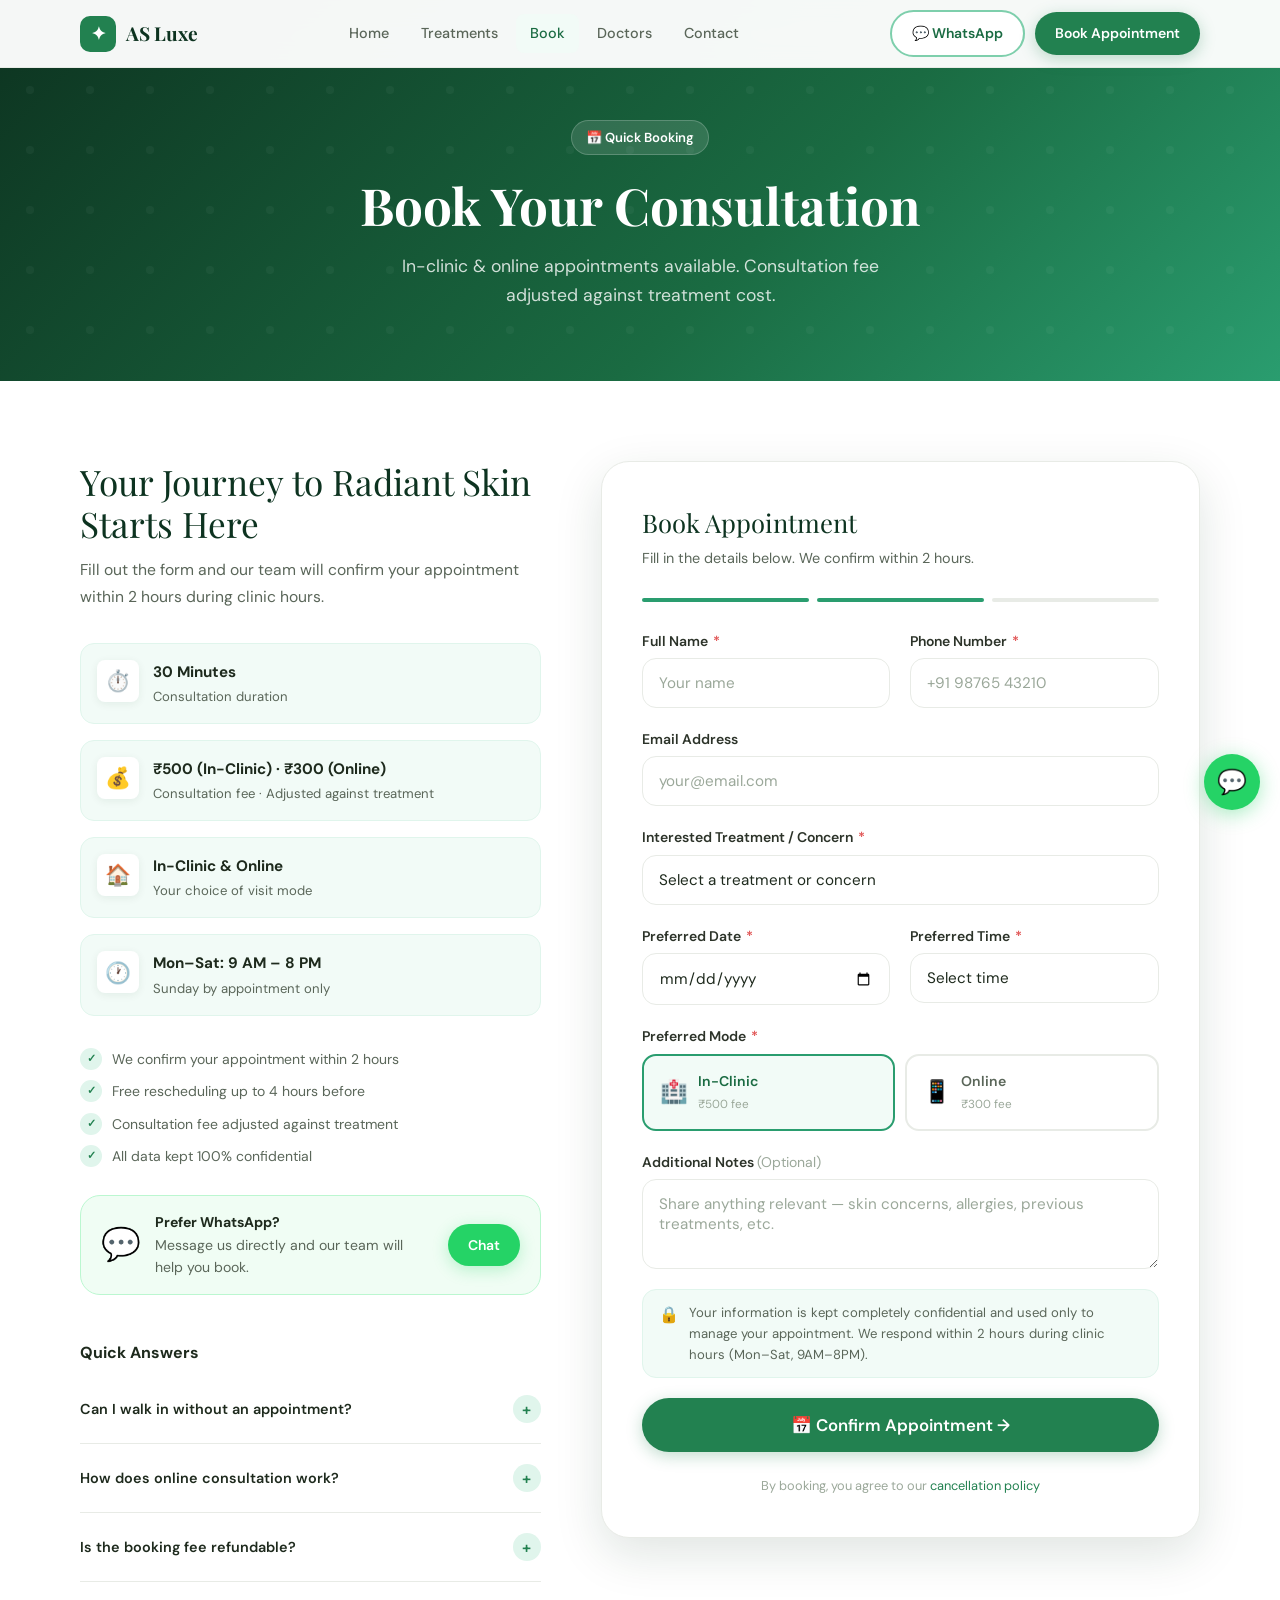
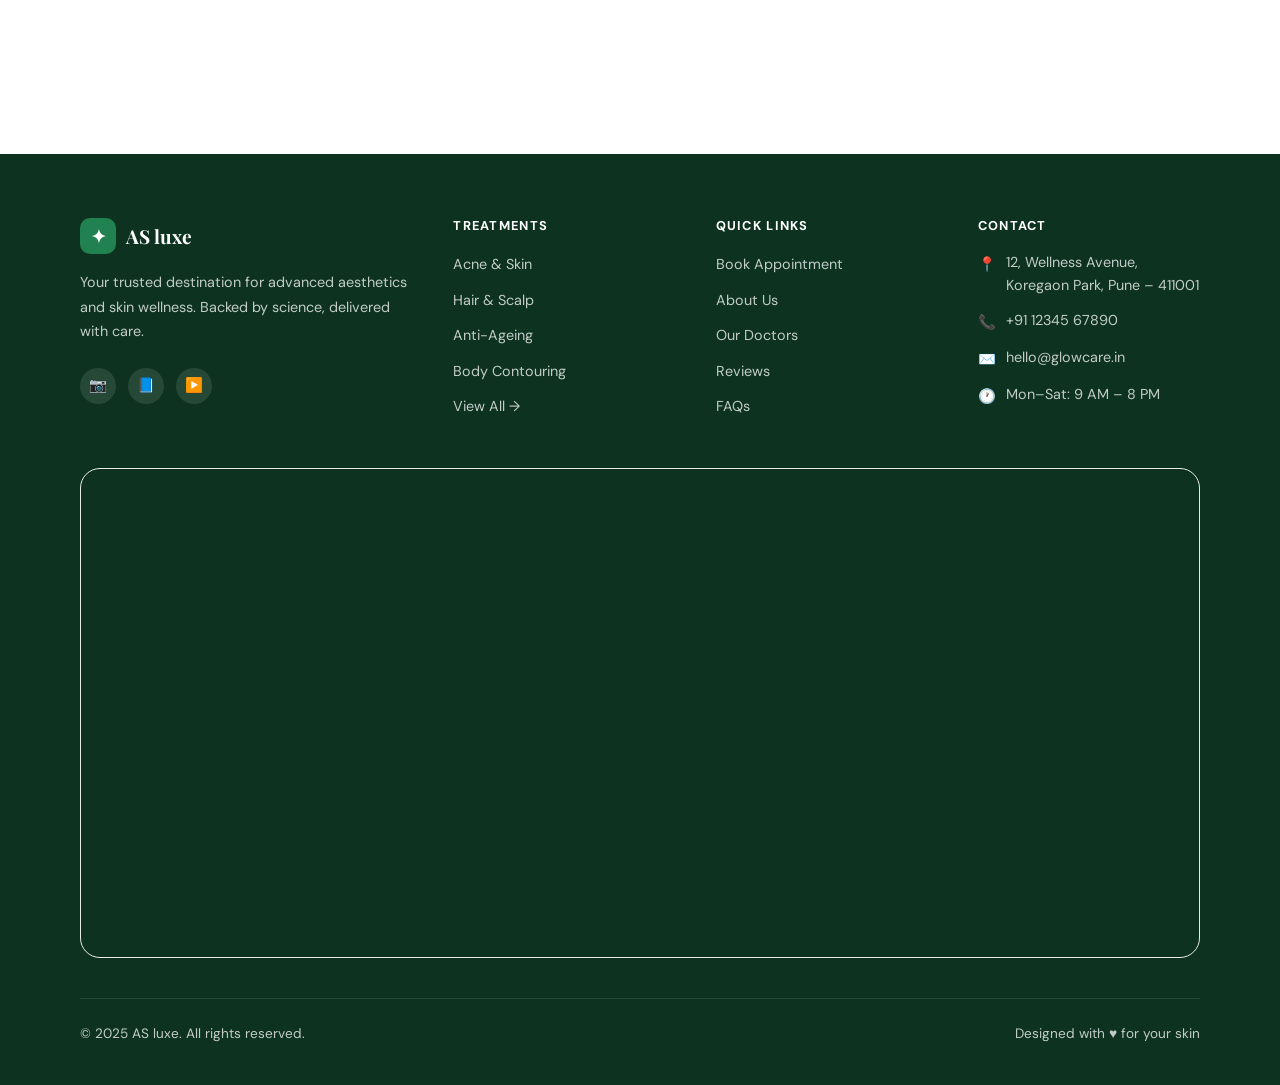
==== booking.html @ 39f81c15 "Add files via upload" ====
<!DOCTYPE html>
<html lang="en">
<head>
  <meta charset="UTF-8" />
  <meta name="viewport" content="width=device-width, initial-scale=1.0" />
  <title>Book an Appointment – AS Luxe Jharsuguda</title>
  <meta name="description" content="Book a consultation with AS Luxe's expert dermatologists. Online and in-clinic appointments available. Fast response guaranteed." />
  <link rel="stylesheet" href="style.css" />
  <style>
    /* ===== BOOKING PAGE STYLES ===== */

    .booking-layout {
      display: grid;
      grid-template-columns: 1fr 1.3fr;
      gap: 60px;
      align-items: start;
      padding: 80px 0 100px;
    }

    /* Sidebar info */
    .booking-info { position: sticky; top: calc(var(--header-h) + 32px); }
    .booking-info-title {
      font-family: 'Playfair Display', serif;
      font-size: 2.2rem;
      line-height: 1.2;
      color: var(--green-900);
      margin-bottom: 12px;
    }
    .booking-info-sub { color: var(--gray-600); font-size: 0.98rem; line-height: 1.7; margin-bottom: 32px; }
    .booking-details { display: flex; flex-direction: column; gap: 16px; margin-bottom: 32px; }
    .booking-detail {
      display: flex;
      align-items: flex-start;
      gap: 14px;
      padding: 16px;
      background: var(--green-50);
      border-radius: var(--radius-md);
      border: 1px solid var(--green-100);
    }
    .booking-detail-icon {
      width: 42px; height: 42px;
      background: white;
      border-radius: var(--radius-sm);
      display: flex; align-items: center; justify-content: center;
      font-size: 1.3rem;
      flex-shrink: 0;
      box-shadow: var(--shadow-sm);
    }
    .booking-detail-val { font-weight: 700; font-size: 0.95rem; margin-bottom: 2px; color: var(--text); }
    .booking-detail-label { font-size: 0.82rem; color: var(--gray-600); }
    .trust-badges {
      display: flex; flex-direction: column; gap: 10px;
      margin-bottom: 28px;
    }
    .trust-badge-item {
      display: flex; align-items: center; gap: 10px;
      font-size: 0.875rem;
      color: var(--gray-600);
    }
    .trust-badge-check {
      width: 22px; height: 22px;
      background: var(--green-100);
      border-radius: 50%;
      display: flex; align-items: center; justify-content: center;
      font-size: 0.7rem;
      color: var(--green-600);
      font-weight: 700;
      flex-shrink: 0;
    }
    .wa-quick {
      background: #f0fdf4;
      border: 1.5px solid #bbf7d0;
      border-radius: var(--radius-lg);
      padding: 16px 20px;
      display: flex;
      align-items: center;
      gap: 14px;
    }
    .wa-quick-icon { font-size: 2rem; flex-shrink: 0; }
    .wa-quick-text { font-size: 0.88rem; color: var(--gray-600); flex: 1; line-height: 1.5; }
    .wa-quick-text strong { display: block; color: var(--text); margin-bottom: 2px; }

    /* Form */
    .booking-form-wrap {
      background: white;
      border-radius: var(--radius-xl);
      padding: 40px;
      box-shadow: var(--shadow-lg);
      border: 1px solid var(--gray-200);
    }
    .booking-form-title {
      font-family: 'Playfair Display', serif;
      font-size: 1.6rem;
      color: var(--green-900);
      margin-bottom: 4px;
    }
    .booking-form-sub { font-size: 0.9rem; color: var(--gray-600); margin-bottom: 28px; }
    .booking-form { display: flex; flex-direction: column; gap: 20px; }

    /* Mode selector */
    .mode-selector { display: grid; grid-template-columns: 1fr 1fr; gap: 10px; }
    .mode-option { display: none; }
    .mode-label {
      border: 2px solid var(--gray-200);
      border-radius: var(--radius-md);
      padding: 14px 16px;
      cursor: pointer;
      transition: all var(--transition);
      display: flex; align-items: center; gap: 10px;
      font-weight: 600;
      font-size: 0.88rem;
      color: var(--gray-600);
      min-height: 52px;
    }
    .mode-label:hover { border-color: var(--green-300); background: var(--green-50); }
    .mode-option:checked + .mode-label {
      border-color: var(--green-500);
      background: var(--green-50);
      color: var(--green-700);
    }
    .mode-label-icon { font-size: 1.4rem; }

    /* Progress indicator */
    .form-progress {
      display: flex; gap: 8px; margin-bottom: 28px;
    }
    .progress-step {
      flex: 1; height: 4px;
      background: var(--gray-200);
      border-radius: 2px;
      transition: background 0.4s;
    }
    .progress-step.active { background: var(--green-500); }

    /* Success state */
    .booking-success {
      display: none;
      text-align: center;
      padding: 48px 24px;
    }
    .booking-success.show { display: block; }
    .success-icon {
      width: 80px; height: 80px;
      background: var(--green-100);
      border-radius: 50%;
      display: flex; align-items: center; justify-content: center;
      font-size: 2.5rem;
      margin: 0 auto 20px;
    }
    .success-title {
      font-family: 'Playfair Display', serif;
      font-size: 1.8rem;
      color: var(--green-700);
      margin-bottom: 8px;
    }
    .success-sub { font-size: 0.95rem; color: var(--gray-600); line-height: 1.7; margin-bottom: 24px; max-width: 360px; margin-left: auto; margin-right: auto; }
    .success-details {
      background: var(--green-50);
      border-radius: var(--radius-lg);
      padding: 20px;
      margin-bottom: 24px;
      text-align: left;
    }
    .success-detail-row {
      display: flex; gap: 8px;
      font-size: 0.875rem;
      padding: 6px 0;
      border-bottom: 1px solid var(--green-100);
    }
    .success-detail-row:last-child { border-bottom: none; }
    .success-detail-label { color: var(--gray-600); font-weight: 600; min-width: 110px; }
    .success-detail-val { color: var(--text); }

    /* FAQ mini */
    .booking-faq { margin-top: 48px; }
    .booking-faq h3 { font-size: 1rem; font-weight: 700; margin-bottom: 12px; color: var(--text); }

    @media (max-width: 960px) {
      .booking-layout { grid-template-columns: 1fr; gap: 40px; }
      .booking-info { position: static; }
    }
    @media (max-width: 640px) {
      .booking-layout { padding: 40px 0 80px; }
      .booking-form-wrap { padding: 24px; }
    }
  </style>
</head>
<body>

  <div id="header-root"></div>

  <main>

    <!-- Hero -->
    <div class="page-hero">
      <div class="container">
        <div class="highlight-chip" style="background:rgba(255,255,255,0.12);border-color:rgba(255,255,255,0.2);color:white;">📅 Quick Booking</div>
        <h1>Book Your Consultation</h1>
        <p>In-clinic & online appointments available. Consultation fee adjusted against treatment cost.</p>
      </div>
    </div>

    <section style="padding-top:0;">
      <div class="container">
        <div class="booking-layout">

          <!-- LEFT: Info sidebar -->
          <div class="booking-info">
            <p class="booking-info-title">Your Journey to Radiant Skin Starts Here</p>
            <p class="booking-info-sub">Fill out the form and our team will confirm your appointment within 2 hours during clinic hours.</p>

            <div class="booking-details">
              <div class="booking-detail">
                <div class="booking-detail-icon">⏱️</div>
                <div>
                  <div class="booking-detail-val">30 Minutes</div>
                  <div class="booking-detail-label">Consultation duration</div>
                </div>
              </div>
              <div class="booking-detail">
                <div class="booking-detail-icon">💰</div>
                <div>
                  <div class="booking-detail-val">₹500 (In-Clinic) · ₹300 (Online)</div>
                  <div class="booking-detail-label">Consultation fee · Adjusted against treatment</div>
                </div>
              </div>
              <div class="booking-detail">
                <div class="booking-detail-icon">🏠</div>
                <div>
                  <div class="booking-detail-val">In-Clinic & Online</div>
                  <div class="booking-detail-label">Your choice of visit mode</div>
                </div>
              </div>
              <div class="booking-detail">
                <div class="booking-detail-icon">🕐</div>
                <div>
                  <div class="booking-detail-val">Mon–Sat: 9 AM – 8 PM</div>
                  <div class="booking-detail-label">Sunday by appointment only</div>
                </div>
              </div>
            </div>

            <div class="trust-badges">
              <div class="trust-badge-item">
                <div class="trust-badge-check">✓</div>
                <span>We confirm your appointment within 2 hours</span>
              </div>
              <div class="trust-badge-item">
                <div class="trust-badge-check">✓</div>
                <span>Free rescheduling up to 4 hours before</span>
              </div>
              <div class="trust-badge-item">
                <div class="trust-badge-check">✓</div>
                <span>Consultation fee adjusted against treatment</span>
              </div>
              <div class="trust-badge-item">
                <div class="trust-badge-check">✓</div>
                <span>All data kept 100% confidential</span>
              </div>
            </div>

            <div class="wa-quick">
              <div class="wa-quick-icon">💬</div>
              <div class="wa-quick-text">
                <strong>Prefer WhatsApp?</strong>
                Message us directly and our team will help you book.
              </div>
              <a href="https://wa.me/911234567890?text=Hi%2C%20I%27d%20like%20to%20book%20an%20appointment" target="_blank" rel="noopener" class="btn btn-whatsapp btn-sm">Chat</a>
            </div>

            <div class="booking-faq">
              <h3>Quick Answers</h3>
              <div class="accordion-item">
                <button class="accordion-btn" style="font-size:0.9rem;">Can I walk in without an appointment?
                  <span class="accordion-icon">+</span>
                </button>
                <div class="accordion-body">Walk-ins are welcome but subject to doctor availability. We recommend booking in advance to secure your preferred time slot.</div>
              </div>
              <div class="accordion-item">
                <button class="accordion-btn" style="font-size:0.9rem;">How does online consultation work?
                  <span class="accordion-icon">+</span>
                </button>
                <div class="accordion-body">After booking, you'll receive a WhatsApp/Google Meet link. Share photos of your concern beforehand. The doctor will analyze them and provide personalized recommendations during the video call.</div>
              </div>
              <div class="accordion-item">
                <button class="accordion-btn" style="font-size:0.9rem;">Is the booking fee refundable?
                  <span class="accordion-icon">+</span>
                </button>
                <div class="accordion-body">The consultation fee is fully adjustable against your treatment cost if you proceed at our clinic. Cancellations 4+ hours before are fully refunded.</div>
              </div>
            </div>
          </div>

          <!-- RIGHT: Booking form -->
          <div class="booking-form-wrap">
            <div id="formWrap">
              <div class="booking-form-title">Book Appointment</div>
              <p class="booking-form-sub">Fill in the details below. We confirm within 2 hours.</p>
              <div class="form-progress" aria-label="Form progress">
                <div class="progress-step active" id="p1"></div>
                <div class="progress-step active" id="p2"></div>
                <div class="progress-step" id="p3"></div>
              </div>
              <form class="booking-form" id="bookingForm" novalidate>

                <div class="form-grid">
                  <div class="form-group">
                    <label class="form-label" for="b-name">Full Name <span class="req">*</span></label>
                    <input class="form-control" id="b-name" type="text" placeholder="Your name" required aria-required="true" />
                    <span class="form-error">Name is required</span>
                  </div>
                  <div class="form-group">
                    <label class="form-label" for="b-phone">Phone Number <span class="req">*</span></label>
                    <input class="form-control" id="b-phone" type="tel" placeholder="+91 98765 43210" required aria-required="true" pattern="[0-9+\s\-]{8,15}" />
                    <span class="form-error">Enter a valid phone number</span>
                  </div>
                </div>

                <div class="form-group">
                  <label class="form-label" for="b-email">Email Address</label>
                  <input class="form-control" id="b-email" type="email" placeholder="your@email.com" />
                </div>

                <div class="form-group">
                  <label class="form-label" for="b-treatment">Interested Treatment / Concern <span class="req">*</span></label>
                  <select class="form-control" id="b-treatment" required aria-required="true">
                    <option value="" disabled selected>Select a treatment or concern</option>
                    <optgroup label="Programs (Best Value)">
                      <option>Clear Skin Acne Program</option>
                      <option>Hair Regrowth Program</option>
                      <option>Age Reversal Program</option>
                      <option>Bridal Glow Package</option>
                      <option>Body Sculpt Program</option>
                    </optgroup>
                    <optgroup label="Face & Skin">
                      <option>Acne Treatment</option>
                      <option>Chemical Peel</option>
                      <option>HydraFacial</option>
                      <option>Q-Switch Laser</option>
                      <option>RF Microneedling</option>
                      <option>Skin Mesotherapy</option>
                    </optgroup>
                    <optgroup label="Hair & Scalp">
                      <option>PRP Hair Therapy</option>
                      <option>GFC Treatment</option>
                      <option>Hair Mesotherapy</option>
                      <option>Dandruff Treatment</option>
                    </optgroup>
                    <optgroup label="Body">
                      <option>Body Contouring</option>
                      <option>Laser Hair Removal</option>
                      <option>Stretch Mark Therapy</option>
                    </optgroup>
                    <optgroup label="Injectables">
                      <option>Botox</option>
                      <option>Dermal Fillers</option>
                      <option>IV Skin Drip</option>
                    </optgroup>
                    <option value="general">General Consultation (Not Sure Yet)</option>
                  </select>
                  <span class="form-error">Please select a treatment</span>
                </div>

                <div class="form-grid">
                  <div class="form-group">
                    <label class="form-label" for="b-date">Preferred Date <span class="req">*</span></label>
                    <input class="form-control" id="b-date" type="date" required aria-required="true" />
                    <span class="form-error">Please select a date</span>
                  </div>
                  <div class="form-group">
                    <label class="form-label" for="b-time">Preferred Time <span class="req">*</span></label>
                    <select class="form-control" id="b-time" required aria-required="true">
                      <option value="" disabled selected>Select time</option>
                      <option>9:00 AM – 10:00 AM</option>
                      <option>10:00 AM – 11:00 AM</option>
                      <option>11:00 AM – 12:00 PM</option>
                      <option>12:00 PM – 1:00 PM</option>
                      <option>2:00 PM – 3:00 PM</option>
                      <option>3:00 PM – 4:00 PM</option>
                      <option>4:00 PM – 5:00 PM</option>
                      <option>5:00 PM – 6:00 PM</option>
                      <option>6:00 PM – 7:00 PM</option>
                      <option>7:00 PM – 8:00 PM</option>
                    </select>
                    <span class="form-error">Please select a time</span>
                  </div>
                </div>

                <div class="form-group">
                  <label class="form-label">Preferred Mode <span class="req">*</span></label>
                  <div class="mode-selector" role="radiogroup" aria-label="Appointment mode">
                    <input type="radio" name="b-mode" id="mode-clinic" value="In-Clinic" class="mode-option" required checked />
                    <label class="mode-label" for="mode-clinic">
                      <span class="mode-label-icon">🏥</span>
                      <span>In-Clinic<br><small style="font-weight:400;color:var(--gray-400);">₹500 fee</small></span>
                    </label>
                    <input type="radio" name="b-mode" id="mode-online" value="Online" class="mode-option" />
                    <label class="mode-label" for="mode-online">
                      <span class="mode-label-icon">📱</span>
                      <span>Online<br><small style="font-weight:400;color:var(--gray-400);">₹300 fee</small></span>
                    </label>
                  </div>
                </div>

                <div class="form-group">
                  <label class="form-label" for="b-notes">Additional Notes <span style="font-weight:400;color:var(--gray-400);">(Optional)</span></label>
                  <textarea class="form-control" id="b-notes" rows="3" placeholder="Share anything relevant — skin concerns, allergies, previous treatments, etc." style="resize:vertical;"></textarea>
                </div>

                <div style="background:var(--green-50);border:1px solid var(--green-100);border-radius:var(--radius-md);padding:12px 16px;font-size:0.82rem;color:var(--gray-600);display:flex;gap:10px;align-items:flex-start;">
                  <span style="flex-shrink:0;color:var(--green-500);font-size:1rem;">🔒</span>
                  <span>Your information is kept completely confidential and used only to manage your appointment. We respond within 2 hours during clinic hours (Mon–Sat, 9AM–8PM).</span>
                </div>

                <button type="submit" class="btn btn-primary btn-full btn-lg">📅 Confirm Appointment →</button>

                <p style="text-align:center;font-size:0.8rem;color:var(--gray-400);margin-top:4px;">
                  By booking, you agree to our <a href="#" style="color:var(--green-600);">cancellation policy</a>
                </p>
              </form>
            </div>

            <!-- Success state -->
            <div class="booking-success" id="bookingSuccess">
              <div class="success-icon">✅</div>
              <div class="success-title">Appointment Requested!</div>
              <p class="success-sub">Our team will confirm your slot within 2 hours via WhatsApp and call. Please keep your phone accessible.</p>
              <div class="success-details" id="successDetails">
                <!-- filled by JS -->
              </div>
              <div style="display:flex;flex-direction:column;gap:10px;">
                <a href="https://wa.me/911234567890?text=Hi%2C%20I%20just%20booked%20an%20appointment%20via%20your%20website" target="_blank" rel="noopener" class="btn btn-whatsapp btn-full">💬 Send us a WhatsApp confirmation</a>
                <a href="index.html" class="btn btn-secondary btn-full">← Back to Home</a>
              </div>
            </div>
          </div>

        </div>
      </div>
    </section>

  </main>

  <div id="footer-root"></div>
  <div id="floating-root"></div>

  <script src="main.js"></script>
  <script>
    document.getElementById('header-root').innerHTML = buildHeader('booking');
    document.getElementById('footer-root').innerHTML = buildFooter();
    document.getElementById('floating-root').innerHTML = buildFloatingButtons();

    // Set min date to today
    const dateInput = document.getElementById('b-date');
    if (dateInput) {
      const today = new Date();
      const yyyy = today.getFullYear();
      const mm = String(today.getMonth() + 1).padStart(2, '0');
      const dd = String(today.getDate()).padStart(2, '0');
      dateInput.min = `${yyyy}-${mm}-${dd}`;
    }

    // Progress indicator on focus
    const fields = ['b-name', 'b-phone', 'b-treatment', 'b-date', 'b-time'];
    const progressSteps = [document.getElementById('p1'), document.getElementById('p2'), document.getElementById('p3')];
    function updateProgress() {
      const filled = fields.filter(id => {
        const el = document.getElementById(id);
        return el && el.value.trim();
      }).length;
      progressSteps[0].classList.toggle('active', filled >= 1);
      progressSteps[1].classList.toggle('active', filled >= 3);
      progressSteps[2].classList.toggle('active', filled >= 5);
    }
    fields.forEach(id => {
      const el = document.getElementById(id);
      if (el) el.addEventListener('input', updateProgress);
      if (el) el.addEventListener('change', updateProgress);
    });

    // Booking form submit
    const bookingForm = document.getElementById('bookingForm');
    const formWrap = document.getElementById('formWrap');
    const bookingSuccess = document.getElementById('bookingSuccess');
    const successDetails = document.getElementById('successDetails');

    if (bookingForm) {
      bookingForm.addEventListener('submit', e => {
        e.preventDefault();
        let valid = true;
        const required = bookingForm.querySelectorAll('[required]');
        required.forEach(field => {
          if (!field.value.trim()) {
            field.classList.add('error');
            valid = false;
          } else {
            field.classList.remove('error');
          }
        });
        if (!valid) {
          bookingForm.querySelector('.form-control.error')?.focus();
          return;
        }

        // Get values
        const name = document.getElementById('b-name').value.trim();
        const phone = document.getElementById('b-phone').value.trim();
        const treatment = document.getElementById('b-treatment').value;
        const date = document.getElementById('b-date').value;
        const time = document.getElementById('b-time').value;
        const mode = document.querySelector('input[name="b-mode"]:checked')?.value || 'In-Clinic';

        // Format date
        const dateFormatted = date ? new Date(date + 'T00:00:00').toLocaleDateString('en-IN', { weekday: 'long', year: 'numeric', month: 'long', day: 'numeric' }) : date;

        successDetails.innerHTML = `
          <div class="success-detail-row"><span class="success-detail-label">Name</span><span class="success-detail-val">${name}</span></div>
          <div class="success-detail-row"><span class="success-detail-label">Phone</span><span class="success-detail-val">${phone}</span></div>
          <div class="success-detail-row"><span class="success-detail-label">Treatment</span><span class="success-detail-val">${treatment}</span></div>
          <div class="success-detail-row"><span class="success-detail-label">Date</span><span class="success-detail-val">${dateFormatted}</span></div>
          <div class="success-detail-row"><span class="success-detail-label">Time</span><span class="success-detail-val">${time}</span></div>
          <div class="success-detail-row"><span class="success-detail-label">Mode</span><span class="success-detail-val">${mode}</span></div>
        `;

        formWrap.style.display = 'none';
        bookingSuccess.classList.add('show');
        window.scrollTo({ top: 0, behavior: 'smooth' });
      });

      bookingForm.querySelectorAll('.form-control').forEach(field => {
        field.addEventListener('input', () => field.classList.remove('error'));
        field.addEventListener('change', () => field.classList.remove('error'));
      });
    }
  </script>
</body>
</html>
---- style.css ----
/* ============================================
   AESTHETICS CLINIC — SHARED STYLESHEET
   Tone: Friendly Luxury | Green & White
   Font: DM Sans + Playfair Display
============================================ */

@import url('https://fonts.googleapis.com/css2?family=DM+Sans:ital,opsz,wght@0,9..40,300;0,9..40,400;0,9..40,500;0,9..40,600;0,9..40,700;1,9..40,400&family=Playfair+Display:ital,wght@0,500;0,700;1,500&display=swap');

/* ---- CSS Variables ---- */
:root {
  --green-900: #0d3320;
  --green-800: #155534;
  --green-700: #1a6b42;
  --green-600: #228150;
  --green-500: #2a9d6f;
  --green-400: #4db88a;
  --green-300: #7ecfac;
  --green-200: #b6e8d3;
  --green-100: #e0f5ec;
  --green-50:  #f2fbf7;

  --gold: #c9a84c;
  --gold-light: #f0d98b;

  --white: #ffffff;
  --off-white: #fafbf9;
  --gray-100: #f4f5f3;
  --gray-200: #e8ebe6;
  --gray-400: #9ba89a;
  --gray-600: #5a6659;
  --gray-800: #2c3329;
  --text: #1e2a1d;

  --radius-sm: 8px;
  --radius-md: 14px;
  --radius-lg: 20px;
  --radius-xl: 28px;
  --radius-full: 999px;

  --shadow-sm: 0 2px 8px rgba(13,51,32,0.07);
  --shadow-md: 0 6px 24px rgba(13,51,32,0.10);
  --shadow-lg: 0 16px 48px rgba(13,51,32,0.13);

  --transition: 0.25s ease;
  --max-width: 1160px;

  --header-h: 68px;
}

/* ---- Reset ---- */
*, *::before, *::after { box-sizing: border-box; margin: 0; padding: 0; }
html { scroll-behavior: smooth; font-size: 16px; -webkit-text-size-adjust: 100%; }
body {
  font-family: 'DM Sans', sans-serif;
  color: var(--text);
  background: var(--white);
  line-height: 1.6;
  -webkit-font-smoothing: antialiased;
}
img { display: block; max-width: 100%; height: auto; }
a { color: inherit; text-decoration: none; }
ul { list-style: none; }
button { cursor: pointer; font-family: inherit; border: none; background: none; }
input, select, textarea { font-family: inherit; }

/* ---- Typography ---- */
.display { font-family: 'Playfair Display', serif; }
h1, h2 { font-family: 'Playfair Display', serif; line-height: 1.2; }
h3, h4 { line-height: 1.3; }

.section-label {
  font-size: 0.75rem;
  font-weight: 600;
  letter-spacing: 0.12em;
  text-transform: uppercase;
  color: var(--green-500);
  margin-bottom: 0.5rem;
}
.section-title {
  font-family: 'Playfair Display', serif;
  font-size: clamp(1.7rem, 4vw, 2.6rem);
  color: var(--green-900);
  margin-bottom: 1rem;
}
.section-sub {
  font-size: 1rem;
  color: var(--gray-600);
  max-width: 560px;
  line-height: 1.7;
}

/* ---- Layout ---- */
.container {
  width: 100%;
  max-width: var(--max-width);
  margin: 0 auto;
  padding: 0 20px;
}
section { padding: 72px 0; }
.section-head { margin-bottom: 40px; }
.section-head.centered { text-align: center; }
.section-head.centered .section-sub { margin: 0 auto; }

/* ---- Buttons ---- */
.btn {
  display: inline-flex;
  align-items: center;
  justify-content: center;
  gap: 8px;
  font-size: 0.95rem;
  font-weight: 600;
  border-radius: var(--radius-full);
  padding: 14px 28px;
  min-height: 48px;
  transition: all var(--transition);
  cursor: pointer;
  border: none;
  white-space: nowrap;
  text-decoration: none;
}
.btn-primary {
  background: var(--green-600);
  color: var(--white);
  box-shadow: 0 4px 16px rgba(34,129,80,0.28);
}
.btn-primary:hover { background: var(--green-700); box-shadow: 0 6px 22px rgba(34,129,80,0.38); transform: translateY(-1px); }
.btn-secondary {
  background: var(--white);
  color: var(--green-700);
  border: 2px solid var(--green-300);
}
.btn-secondary:hover { background: var(--green-50); border-color: var(--green-500); }
.btn-ghost {
  background: transparent;
  color: var(--green-700);
  padding: 12px 20px;
}
.btn-ghost:hover { background: var(--green-50); }
.btn-whatsapp {
  background: #25D366;
  color: var(--white);
  box-shadow: 0 4px 16px rgba(37,211,102,0.28);
}
.btn-whatsapp:hover { background: #1fba59; transform: translateY(-1px); }
.btn-outline-white {
  background: transparent;
  color: var(--white);
  border: 2px solid rgba(255,255,255,0.5);
}
.btn-outline-white:hover { background: rgba(255,255,255,0.1); border-color: white; }
.btn-sm { padding: 10px 20px; font-size: 0.875rem; min-height: 40px; }
.btn-lg { padding: 16px 36px; font-size: 1.05rem; min-height: 54px; }
.btn-full { width: 100%; }

/* ---- Header ---- */
.site-header {
  position: fixed;
  top: 0; left: 0; right: 0;
  z-index: 1000;
  height: var(--header-h);
  background: rgba(255,255,255,0.96);
  backdrop-filter: blur(12px);
  -webkit-backdrop-filter: blur(12px);
  border-bottom: 1px solid var(--gray-200);
  transition: box-shadow var(--transition);
}
.site-header.scrolled { box-shadow: var(--shadow-md); }
.header-inner {
  height: 100%;
  display: flex;
  align-items: center;
  justify-content: space-between;
  gap: 24px;
}
.logo {
  display: flex;
  align-items: center;
  gap: 10px;
  font-family: 'Playfair Display', serif;
  font-size: 1.2rem;
  color: var(--green-900);
  font-weight: 700;
}
.logo-icon {
  width: 36px; height: 36px;
  background: var(--green-600);
  border-radius: 10px;
  display: flex; align-items: center; justify-content: center;
  color: white; font-size: 1.1rem;
}
.nav-links {
  display: flex;
  align-items: center;
  gap: 4px;
}
.nav-links a {
  padding: 8px 14px;
  font-size: 0.9rem;
  font-weight: 500;
  color: var(--gray-600);
  border-radius: var(--radius-sm);
  transition: all var(--transition);
}
.nav-links a:hover, .nav-links a.active { color: var(--green-700); background: var(--green-50); }
.header-actions { display: flex; align-items: center; gap: 10px; }
.nav-toggle {
  display: none;
  flex-direction: column;
  gap: 5px;
  padding: 8px;
  border-radius: var(--radius-sm);
  transition: background var(--transition);
}
.nav-toggle:hover { background: var(--gray-100); }
.nav-toggle span {
  display: block;
  width: 22px; height: 2px;
  background: var(--text);
  border-radius: 2px;
  transition: all var(--transition);
}

/* Mobile nav */
.mobile-nav {
  display: none;
  position: fixed;
  top: var(--header-h);
  left: 0; right: 0;
  background: white;
  border-bottom: 1px solid var(--gray-200);
  z-index: 999;
  padding: 16px 20px;
  flex-direction: column;
  gap: 4px;
  box-shadow: var(--shadow-lg);
}
.mobile-nav.open { display: flex; }
.mobile-nav a {
  padding: 12px 16px;
  font-size: 1rem;
  font-weight: 500;
  color: var(--gray-600);
  border-radius: var(--radius-md);
  transition: all var(--transition);
  display: flex; align-items: center; gap: 12px;
}
.mobile-nav a:hover { background: var(--green-50); color: var(--green-700); }
.mobile-nav .btn { margin-top: 8px; }

/* ---- Floating WhatsApp ---- */
.floating-wa {
  position: fixed;
  bottom: 90px;
  right: 20px;
  z-index: 900;
  width: 56px; height: 56px;
  background: #25D366;
  color: white;
  border-radius: 50%;
  display: flex; align-items: center; justify-content: center;
  font-size: 1.5rem;
  box-shadow: 0 4px 20px rgba(37,211,102,0.4);
  transition: all var(--transition);
  text-decoration: none;
}
.floating-wa:hover { transform: scale(1.1); box-shadow: 0 6px 28px rgba(37,211,102,0.5); }

/* ---- Bottom Mobile Bar ---- */
.mobile-bar {
  display: none;
  position: fixed;
  bottom: 0; left: 0; right: 0;
  z-index: 950;
  background: white;
  border-top: 1px solid var(--gray-200);
  padding: 10px 16px;
  padding-bottom: calc(10px + env(safe-area-inset-bottom));
  grid-template-columns: 1fr 1fr 1fr;
  gap: 8px;
  box-shadow: 0 -4px 20px rgba(0,0,0,0.08);
}
.mobile-bar-btn {
  display: flex;
  flex-direction: column;
  align-items: center;
  gap: 4px;
  padding: 8px;
  border-radius: var(--radius-md);
  font-size: 0.7rem;
  font-weight: 600;
  transition: all var(--transition);
  text-decoration: none;
  min-height: 56px;
  justify-content: center;
}
.mobile-bar-btn.call { color: var(--green-700); background: var(--green-50); }
.mobile-bar-btn.wa { color: white; background: #25D366; }
.mobile-bar-btn.book { color: white; background: var(--green-600); }
.mobile-bar-btn .icon { font-size: 1.3rem; }

/* ---- Cards ---- */
.card {
  background: var(--white);
  border-radius: var(--radius-lg);
  box-shadow: var(--shadow-sm);
  border: 1px solid var(--gray-200);
  transition: all var(--transition);
  overflow: hidden;
}
.card:hover { box-shadow: var(--shadow-md); transform: translateY(-2px); }
.card-img {
  width: 100%; aspect-ratio: 4/3;
  object-fit: cover;
  background: var(--green-100);
}
.card-body { padding: 20px; }

/* ---- Tags / Badges ---- */
.badge {
  display: inline-flex;
  align-items: center;
  padding: 4px 12px;
  border-radius: var(--radius-full);
  font-size: 0.75rem;
  font-weight: 600;
}
.badge-green { background: var(--green-100); color: var(--green-700); }
.badge-gold { background: #fef6e0; color: #9a6b1a; }

/* ---- Grid helpers ---- */
.grid-2 { display: grid; grid-template-columns: repeat(2, 1fr); gap: 24px; }
.grid-3 { display: grid; grid-template-columns: repeat(3, 1fr); gap: 24px; }
.grid-4 { display: grid; grid-template-columns: repeat(4, 1fr); gap: 24px; }

/* ---- Horizontal scroll row ---- */
.scroll-row {
  display: flex;
  gap: 16px;
  overflow-x: auto;
  scroll-snap-type: x mandatory;
  -webkit-overflow-scrolling: touch;
  padding-bottom: 12px;
  scrollbar-width: none;
}
.scroll-row::-webkit-scrollbar { display: none; }
.scroll-row > * { scroll-snap-align: start; flex-shrink: 0; }

/* ---- Footer ---- */
.site-footer {
  background: var(--green-900);
  color: rgba(255,255,255,0.75);
  padding: 64px 0 40px;
}
.footer-grid {
  display: grid;
  grid-template-columns: 1.5fr 1fr 1fr 1fr;
  gap: 40px;
  margin-bottom: 48px;
}
.footer-brand .logo { color: white; }
.footer-brand p { margin-top: 16px; font-size: 0.9rem; line-height: 1.7; }
.footer-col h4 {
  font-size: 0.8rem;
  font-weight: 700;
  letter-spacing: 0.1em;
  text-transform: uppercase;
  color: white;
  margin-bottom: 16px;
}
.footer-col ul { display: flex; flex-direction: column; gap: 10px; }
.footer-col ul li a {
  font-size: 0.9rem;
  transition: color var(--transition);
}
.footer-col ul li a:hover { color: var(--green-300); }
.footer-bottom {
  border-top: 1px solid rgba(255,255,255,0.1);
  padding-top: 24px;
  display: flex;
  align-items: center;
  justify-content: space-between;
  flex-wrap: wrap;
  gap: 12px;
  font-size: 0.85rem;
}
.social-links { display: flex; gap: 12px; }
.social-link {
  width: 36px; height: 36px;
  background: rgba(255,255,255,0.1);
  border-radius: 50%;
  display: flex; align-items: center; justify-content: center;
  font-size: 0.9rem;
  transition: all var(--transition);
  text-decoration: none;
  color: white;
}
.social-link:hover { background: var(--green-500); }
.footer-contact-item {
  display: flex;
  align-items: flex-start;
  gap: 10px;
  font-size: 0.9rem;
  margin-bottom: 12px;
}
.footer-contact-item .fi { color: var(--green-300); flex-shrink: 0; margin-top: 2px; }

/* ---- Accordion ---- */
.accordion-item {
  border-bottom: 1px solid var(--gray-200);
}
.accordion-btn {
  width: 100%;
  display: flex;
  align-items: center;
  justify-content: space-between;
  padding: 20px 0;
  font-size: 0.98rem;
  font-weight: 600;
  color: var(--text);
  background: none;
  border: none;
  cursor: pointer;
  text-align: left;
  gap: 16px;
  transition: color var(--transition);
}
.accordion-btn:hover { color: var(--green-700); }
.accordion-icon {
  flex-shrink: 0;
  width: 28px; height: 28px;
  background: var(--green-100);
  border-radius: 50%;
  display: flex; align-items: center; justify-content: center;
  font-size: 1rem;
  color: var(--green-600);
  transition: all var(--transition);
}
.accordion-item.open .accordion-icon { background: var(--green-600); color: white; transform: rotate(45deg); }
.accordion-body {
  display: none;
  padding-bottom: 20px;
  font-size: 0.93rem;
  color: var(--gray-600);
  line-height: 1.7;
}
.accordion-item.open .accordion-body { display: block; }

/* ---- Forms ---- */
.form-group { display: flex; flex-direction: column; gap: 6px; }
.form-label {
  font-size: 0.875rem;
  font-weight: 600;
  color: var(--gray-800);
}
.form-label .req { color: #e05252; margin-left: 2px; }
.form-control {
  width: 100%;
  padding: 14px 16px;
  border: 1.5px solid var(--gray-200);
  border-radius: var(--radius-md);
  font-size: 0.95rem;
  color: var(--text);
  background: var(--white);
  transition: all var(--transition);
  min-height: 48px;
  appearance: none;
}
.form-control:focus {
  outline: none;
  border-color: var(--green-500);
  box-shadow: 0 0 0 3px rgba(42,157,111,0.12);
}
.form-control::placeholder { color: var(--gray-400); }
.form-control.error { border-color: #e05252; }
.form-error { font-size: 0.8rem; color: #e05252; margin-top: 4px; display: none; }
.form-control.error + .form-error { display: block; }
.form-grid { display: grid; grid-template-columns: 1fr 1fr; gap: 20px; }

/* ---- Page hero (sub pages) ---- */
.page-hero {
  padding: 120px 0 72px;
  background: linear-gradient(135deg, var(--green-900) 0%, var(--green-700) 60%, var(--green-500) 100%);
  color: white;
  text-align: center;
  position: relative;
  overflow: hidden;
}
.page-hero::before {
  content: '';
  position: absolute;
  inset: 0;
  background: url("data:image/svg+xml,%3Csvg width='60' height='60' viewBox='0 0 60 60' xmlns='http://www.w3.org/2000/svg'%3E%3Cg fill='none' fill-rule='evenodd'%3E%3Cg fill='%23ffffff' fill-opacity='0.04'%3E%3Ccircle cx='30' cy='30' r='4'/%3E%3C/g%3E%3C/g%3E%3C/svg%3E");
}
.page-hero .container { position: relative; }
.page-hero h1 { font-size: clamp(2rem, 5vw, 3.2rem); color: white; margin-bottom: 16px; }
.page-hero p { font-size: 1.1rem; color: rgba(255,255,255,0.8); max-width: 520px; margin: 0 auto; }

/* ---- Highlight chip ---- */
.highlight-chip {
  display: inline-flex;
  align-items: center;
  gap: 6px;
  background: var(--green-50);
  border: 1px solid var(--green-200);
  border-radius: var(--radius-full);
  padding: 6px 14px;
  font-size: 0.82rem;
  font-weight: 600;
  color: var(--green-700);
  margin-bottom: 20px;
}

/* ---- Map ---- */
.map-embed {
  width: 100%;
  border-radius: var(--radius-lg);
  overflow: hidden;
  border: 1px solid var(--gray-200);
  aspect-ratio: 16/7;
}
.map-embed iframe { width: 100%; height: 100%; border: none; }

/* Utility */
.text-center { text-align: center; }
.text-white { color: white; }
.mt-4 { margin-top: 16px; }
.mt-6 { margin-top: 24px; }
.mt-8 { margin-top: 32px; }
.mb-4 { margin-bottom: 16px; }
.pt-0 { padding-top: 0; }
.flex { display: flex; }
.items-center { align-items: center; }
.gap-3 { gap: 12px; }
.flex-wrap { flex-wrap: wrap; }
.inline-block { display: inline-block; }
.view-more-link {
  display: inline-flex;
  align-items: center;
  gap: 6px;
  font-weight: 600;
  font-size: 0.95rem;
  color: var(--green-600);
  transition: gap var(--transition);
}
.view-more-link:hover { gap: 10px; }

/* ---- Responsive ---- */
@media (max-width: 960px) {
  .nav-links { display: none; }
  .nav-toggle { display: flex; }
  .header-actions .btn-primary { display: none; }
  .footer-grid { grid-template-columns: 1fr 1fr; }
  .grid-4 { grid-template-columns: repeat(2, 1fr); }
  .grid-3 { grid-template-columns: repeat(2, 1fr); }
}

@media (max-width: 640px) {
  section { padding: 56px 0; }
  .container { padding: 0 16px; }
  .mobile-bar { display: grid; }
  .floating-wa { bottom: 88px; }
  .footer-grid { grid-template-columns: 1fr; gap: 32px; }
  .grid-2, .grid-3, .grid-4 { grid-template-columns: 1fr; }
  .form-grid { grid-template-columns: 1fr; }
  .section-title { font-size: clamp(1.5rem, 6vw, 2rem); }
}

/* Image placeholder style */
.img-placeholder {
  background: linear-gradient(135deg, var(--green-100), var(--green-200));
  display: flex;
  align-items: center;
  justify-content: center;
  color: var(--green-400);
  font-size: 2.5rem;
}
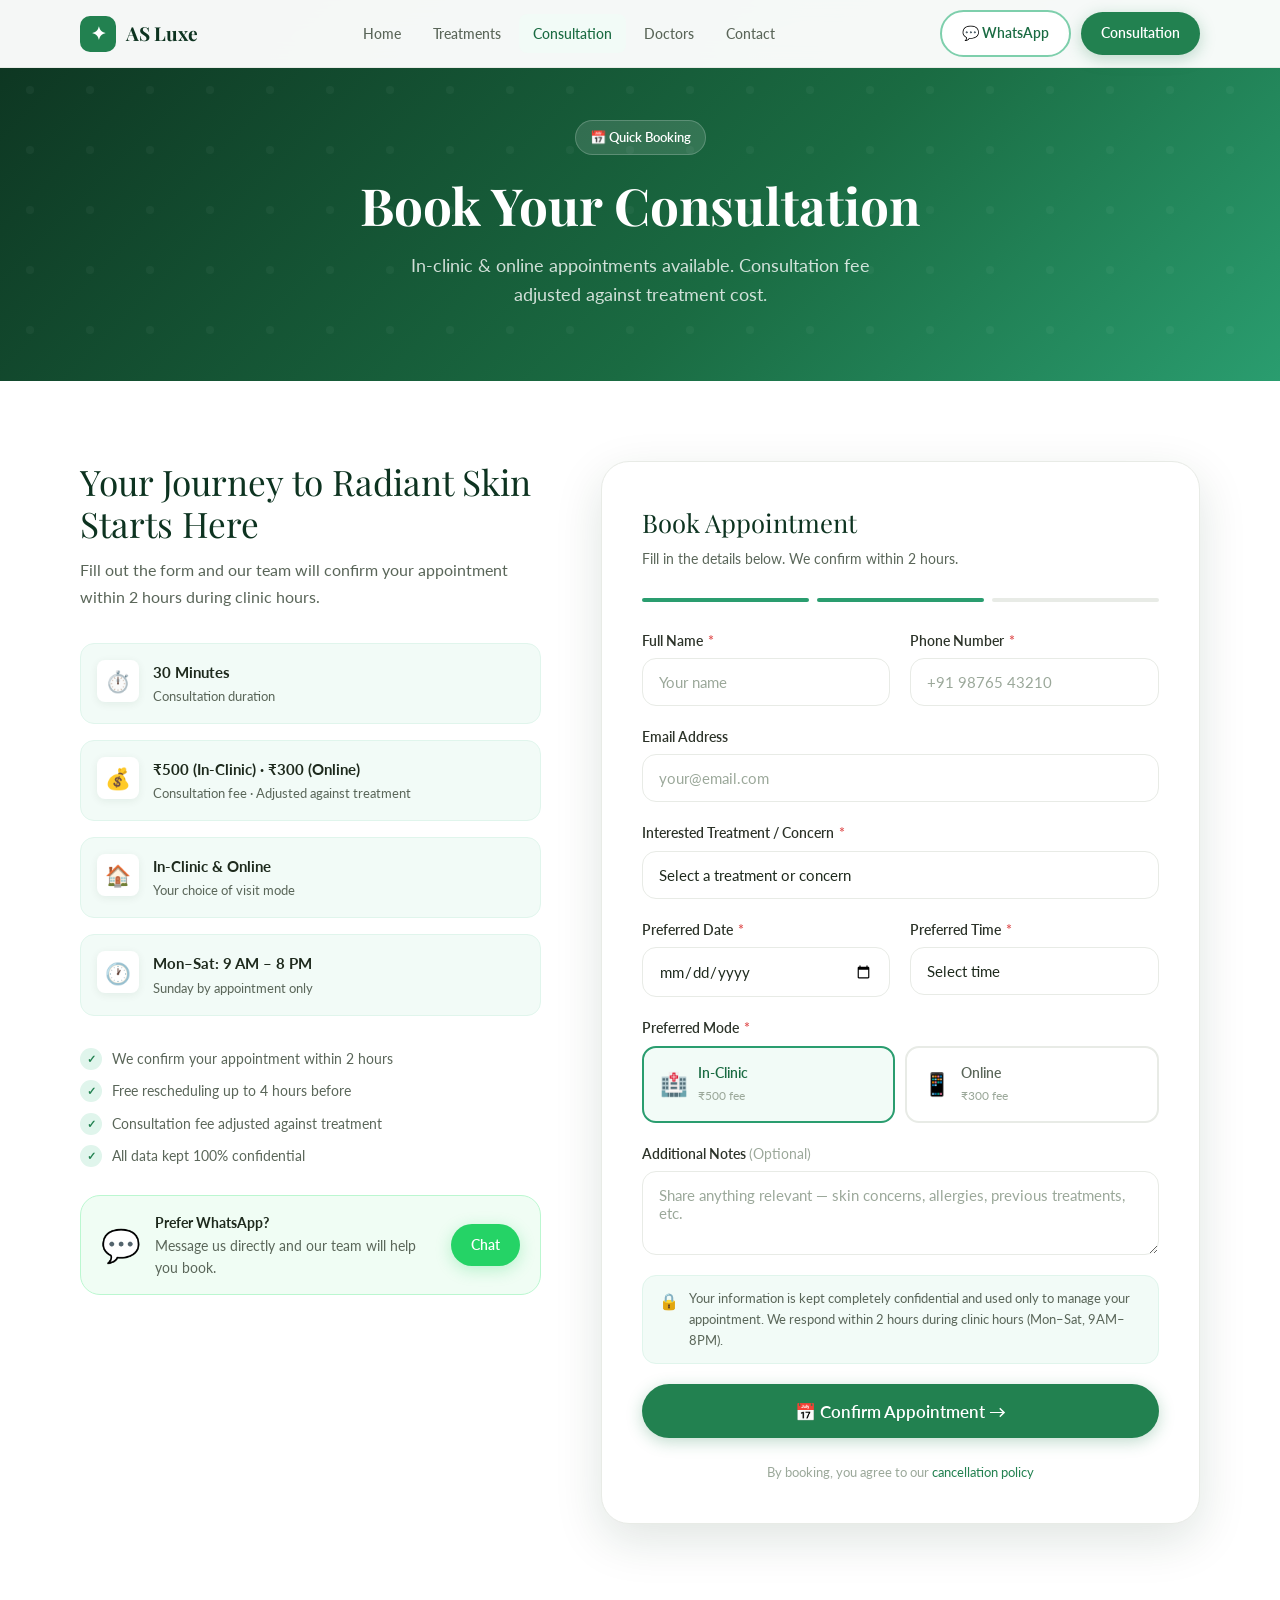
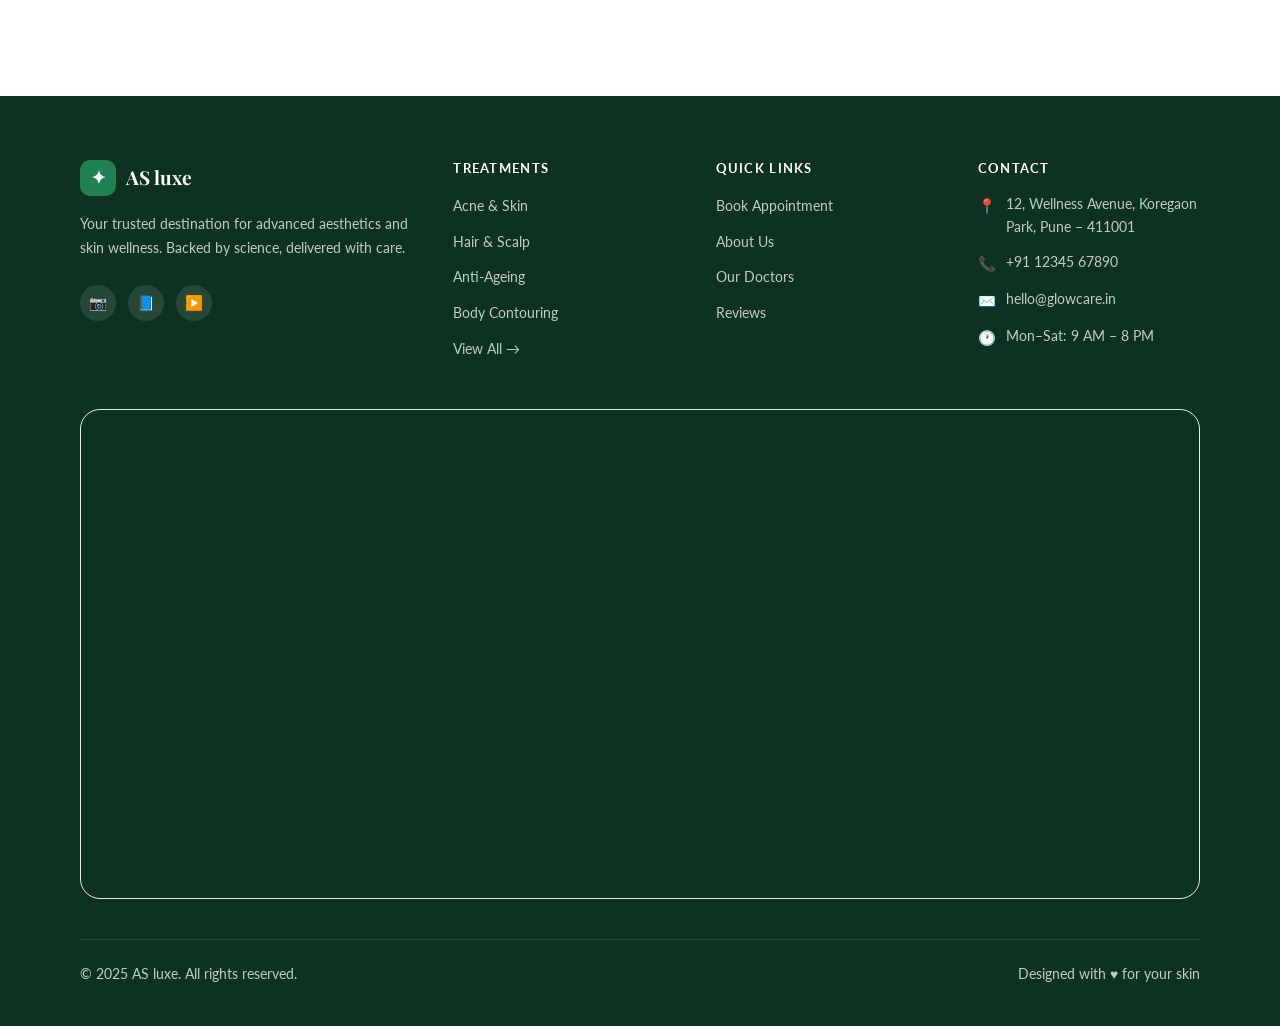
==== commit e074a860: "Add files via upload" ====
--- a/booking.html
+++ b/booking.html
@@ -1,10 +1,11 @@
 <!DOCTYPE html>
 <html lang="en">
 <head>
+  <link href="https://fonts.googleapis.com/css2?family=Playfair+Display:wght@500;600;700&family=Lato:wght@300;400;500;600&display=swap" rel="stylesheet">
   <meta charset="UTF-8" />
   <meta name="viewport" content="width=device-width, initial-scale=1.0" />
   <title>Book an Appointment – AS Luxe Jharsuguda</title>
-  <meta name="description" content="Book a consultation with AS Luxe's expert dermatologists. Online and in-clinic appointments available. Fast response guaranteed." />
+  <meta name="description" content="Book a consultation with AS Luxe's expert cosmetologists. Online and in-clinic appointments available. Fast response guaranteed." />
   <link rel="stylesheet" href="style.css" />
   <style>
     /* ===== BOOKING PAGE STYLES ===== */
@@ -171,10 +172,6 @@
     .success-detail-label { color: var(--gray-600); font-weight: 600; min-width: 110px; }
     .success-detail-val { color: var(--text); }
 
-    /* FAQ mini */
-    .booking-faq { margin-top: 48px; }
-    .booking-faq h3 { font-size: 1rem; font-weight: 700; margin-bottom: 12px; color: var(--text); }
-
     @media (max-width: 960px) {
       .booking-layout { grid-template-columns: 1fr; gap: 40px; }
       .booking-info { position: static; }
@@ -268,27 +265,6 @@
               <a href="https://wa.me/911234567890?text=Hi%2C%20I%27d%20like%20to%20book%20an%20appointment" target="_blank" rel="noopener" class="btn btn-whatsapp btn-sm">Chat</a>
             </div>
 
-            <div class="booking-faq">
-              <h3>Quick Answers</h3>
-              <div class="accordion-item">
-                <button class="accordion-btn" style="font-size:0.9rem;">Can I walk in without an appointment?
-                  <span class="accordion-icon">+</span>
-                </button>
-                <div class="accordion-body">Walk-ins are welcome but subject to doctor availability. We recommend booking in advance to secure your preferred time slot.</div>
-              </div>
-              <div class="accordion-item">
-                <button class="accordion-btn" style="font-size:0.9rem;">How does online consultation work?
-                  <span class="accordion-icon">+</span>
-                </button>
-                <div class="accordion-body">After booking, you'll receive a WhatsApp/Google Meet link. Share photos of your concern beforehand. The doctor will analyze them and provide personalized recommendations during the video call.</div>
-              </div>
-              <div class="accordion-item">
-                <button class="accordion-btn" style="font-size:0.9rem;">Is the booking fee refundable?
-                  <span class="accordion-icon">+</span>
-                </button>
-                <div class="accordion-body">The consultation fee is fully adjustable against your treatment cost if you proceed at our clinic. Cancellations 4+ hours before are fully refunded.</div>
-              </div>
-            </div>
           </div>
 
           <!-- RIGHT: Booking form -->
--- a/style.css
+++ b/style.css
@@ -51,7 +51,7 @@
 *, *::before, *::after { box-sizing: border-box; margin: 0; padding: 0; }
 html { scroll-behavior: smooth; font-size: 16px; -webkit-text-size-adjust: 100%; }
 body {
-  font-family: 'DM Sans', sans-serif;
+  font-family: 'Lato', sans-serif;
   color: var(--text);
   background: var(--white);
   line-height: 1.6;
@@ -140,6 +140,9 @@
   background: #25D366;
   color: var(--white);
   box-shadow: 0 4px 16px rgba(37,211,102,0.28);
+  display: flex;
+  align-items: center;
+  gap: 6px;
 }
 .btn-whatsapp:hover { background: #1fba59; transform: translateY(-1px); }
 .btn-outline-white {
@@ -267,26 +270,27 @@
 
 /* ---- Bottom Mobile Bar ---- */
 .mobile-bar {
+  height: 56px;
   display: none;
   position: fixed;
   bottom: 0; left: 0; right: 0;
   z-index: 950;
-  background: white;
+  background: #fff;
   border-top: 1px solid var(--gray-200);
-  padding: 10px 16px;
+  padding: 6px 8px;
   padding-bottom: calc(10px + env(safe-area-inset-bottom));
   grid-template-columns: 1fr 1fr 1fr;
   gap: 8px;
-  box-shadow: 0 -4px 20px rgba(0,0,0,0.08);
+  box-shadow: 0 -2px 8px rgba(0,0,0,0.08);
 }
 .mobile-bar-btn {
   display: flex;
   flex-direction: column;
   align-items: center;
   gap: 4px;
-  padding: 8px;
-  border-radius: var(--radius-md);
-  font-size: 0.7rem;
+  padding: 8px 10px;
+  border-radius: 10px;
+  font-size: 13px;
   font-weight: 600;
   transition: all var(--transition);
   text-decoration: none;
@@ -403,47 +407,6 @@
   margin-bottom: 12px;
 }
 .footer-contact-item .fi { color: var(--green-300); flex-shrink: 0; margin-top: 2px; }
-
-/* ---- Accordion ---- */
-.accordion-item {
-  border-bottom: 1px solid var(--gray-200);
-}
-.accordion-btn {
-  width: 100%;
-  display: flex;
-  align-items: center;
-  justify-content: space-between;
-  padding: 20px 0;
-  font-size: 0.98rem;
-  font-weight: 600;
-  color: var(--text);
-  background: none;
-  border: none;
-  cursor: pointer;
-  text-align: left;
-  gap: 16px;
-  transition: color var(--transition);
-}
-.accordion-btn:hover { color: var(--green-700); }
-.accordion-icon {
-  flex-shrink: 0;
-  width: 28px; height: 28px;
-  background: var(--green-100);
-  border-radius: 50%;
-  display: flex; align-items: center; justify-content: center;
-  font-size: 1rem;
-  color: var(--green-600);
-  transition: all var(--transition);
-}
-.accordion-item.open .accordion-icon { background: var(--green-600); color: white; transform: rotate(45deg); }
-.accordion-body {
-  display: none;
-  padding-bottom: 20px;
-  font-size: 0.93rem;
-  color: var(--gray-600);
-  line-height: 1.7;
-}
-.accordion-item.open .accordion-body { display: block; }
 
 /* ---- Forms ---- */
 .form-group { display: flex; flex-direction: column; gap: 6px; }
@@ -563,6 +526,14 @@
   .grid-2, .grid-3, .grid-4 { grid-template-columns: 1fr; }
   .form-grid { grid-template-columns: 1fr; }
   .section-title { font-size: clamp(1.5rem, 6vw, 2rem); }
+  
+  .animate {
+    opacity: 1 !important;
+    transform: none !important; }
+
+  .animate.visible {
+    opacity: 1 !important;
+    transform: none !important; }
 }
 
 /* Image placeholder style */
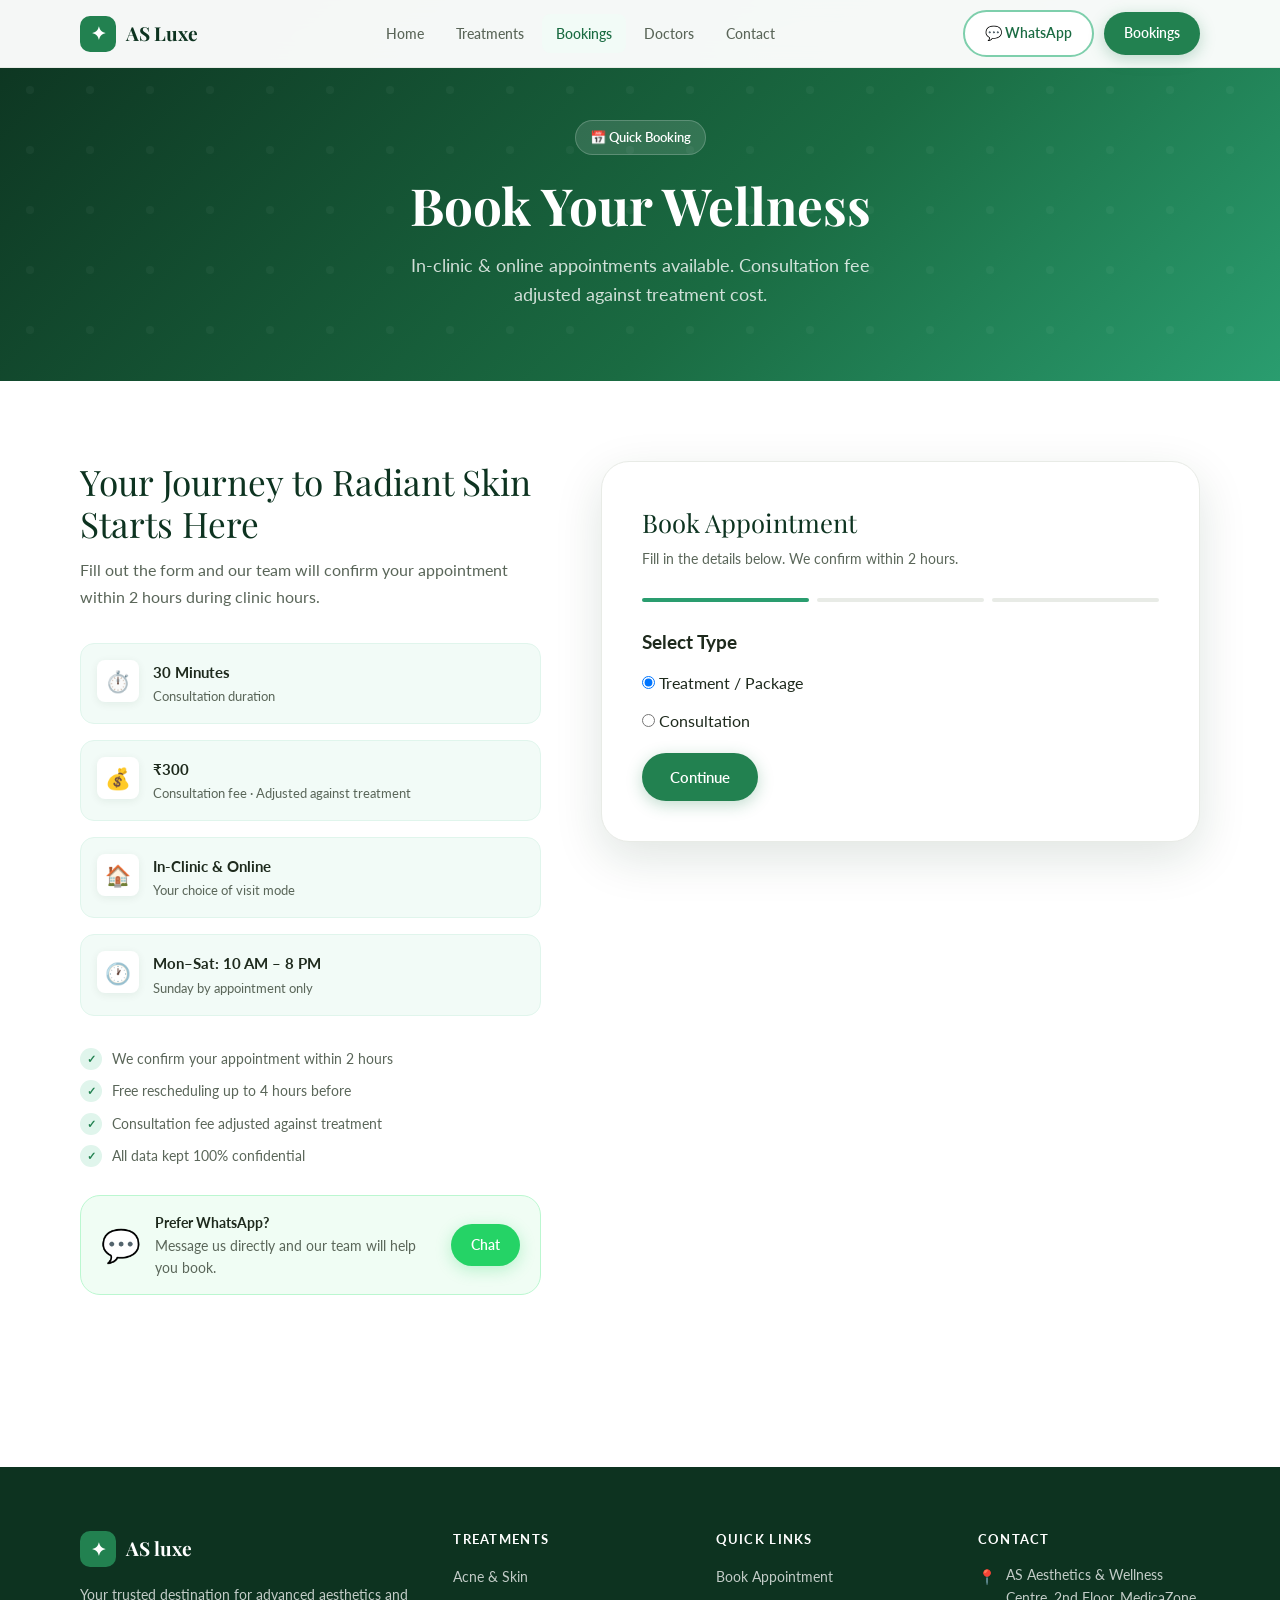
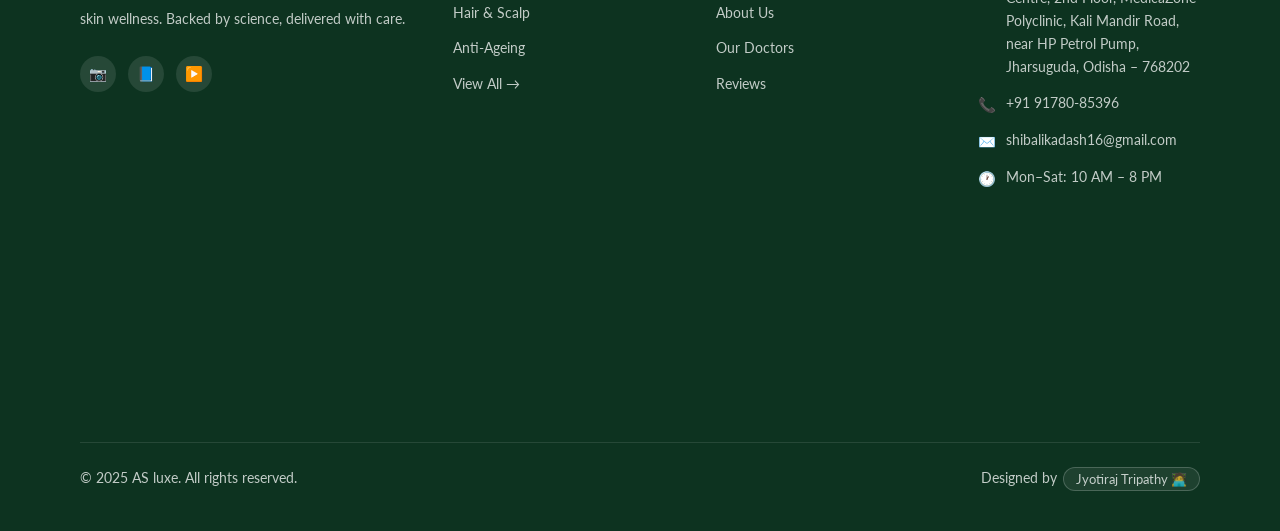
==== commit 3bdc659c: "fresh website files, no errors" ====
--- a/booking.html
+++ b/booking.html
@@ -1,513 +1,845 @@
-<!DOCTYPE html>
+<!doctype html>
 <html lang="en">
-<head>
-  <link href="https://fonts.googleapis.com/css2?family=Playfair+Display:wght@500;600;700&family=Lato:wght@300;400;500;600&display=swap" rel="stylesheet">
-  <meta charset="UTF-8" />
-  <meta name="viewport" content="width=device-width, initial-scale=1.0" />
-  <title>Book an Appointment – AS Luxe Jharsuguda</title>
-  <meta name="description" content="Book a consultation with AS Luxe's expert cosmetologists. Online and in-clinic appointments available. Fast response guaranteed." />
-  <link rel="stylesheet" href="style.css" />
-  <style>
-    /* ===== BOOKING PAGE STYLES ===== */
-
-    .booking-layout {
-      display: grid;
-      grid-template-columns: 1fr 1.3fr;
-      gap: 60px;
-      align-items: start;
-      padding: 80px 0 100px;
-    }
-
-    /* Sidebar info */
-    .booking-info { position: sticky; top: calc(var(--header-h) + 32px); }
-    .booking-info-title {
-      font-family: 'Playfair Display', serif;
-      font-size: 2.2rem;
-      line-height: 1.2;
-      color: var(--green-900);
-      margin-bottom: 12px;
-    }
-    .booking-info-sub { color: var(--gray-600); font-size: 0.98rem; line-height: 1.7; margin-bottom: 32px; }
-    .booking-details { display: flex; flex-direction: column; gap: 16px; margin-bottom: 32px; }
-    .booking-detail {
-      display: flex;
-      align-items: flex-start;
-      gap: 14px;
-      padding: 16px;
-      background: var(--green-50);
-      border-radius: var(--radius-md);
-      border: 1px solid var(--green-100);
-    }
-    .booking-detail-icon {
-      width: 42px; height: 42px;
-      background: white;
-      border-radius: var(--radius-sm);
-      display: flex; align-items: center; justify-content: center;
-      font-size: 1.3rem;
-      flex-shrink: 0;
-      box-shadow: var(--shadow-sm);
-    }
-    .booking-detail-val { font-weight: 700; font-size: 0.95rem; margin-bottom: 2px; color: var(--text); }
-    .booking-detail-label { font-size: 0.82rem; color: var(--gray-600); }
-    .trust-badges {
-      display: flex; flex-direction: column; gap: 10px;
-      margin-bottom: 28px;
-    }
-    .trust-badge-item {
-      display: flex; align-items: center; gap: 10px;
-      font-size: 0.875rem;
-      color: var(--gray-600);
-    }
-    .trust-badge-check {
-      width: 22px; height: 22px;
-      background: var(--green-100);
-      border-radius: 50%;
-      display: flex; align-items: center; justify-content: center;
-      font-size: 0.7rem;
-      color: var(--green-600);
-      font-weight: 700;
-      flex-shrink: 0;
-    }
-    .wa-quick {
-      background: #f0fdf4;
-      border: 1.5px solid #bbf7d0;
-      border-radius: var(--radius-lg);
-      padding: 16px 20px;
-      display: flex;
-      align-items: center;
-      gap: 14px;
-    }
-    .wa-quick-icon { font-size: 2rem; flex-shrink: 0; }
-    .wa-quick-text { font-size: 0.88rem; color: var(--gray-600); flex: 1; line-height: 1.5; }
-    .wa-quick-text strong { display: block; color: var(--text); margin-bottom: 2px; }
-
-    /* Form */
-    .booking-form-wrap {
-      background: white;
-      border-radius: var(--radius-xl);
-      padding: 40px;
-      box-shadow: var(--shadow-lg);
-      border: 1px solid var(--gray-200);
-    }
-    .booking-form-title {
-      font-family: 'Playfair Display', serif;
-      font-size: 1.6rem;
-      color: var(--green-900);
-      margin-bottom: 4px;
-    }
-    .booking-form-sub { font-size: 0.9rem; color: var(--gray-600); margin-bottom: 28px; }
-    .booking-form { display: flex; flex-direction: column; gap: 20px; }
-
-    /* Mode selector */
-    .mode-selector { display: grid; grid-template-columns: 1fr 1fr; gap: 10px; }
-    .mode-option { display: none; }
-    .mode-label {
-      border: 2px solid var(--gray-200);
-      border-radius: var(--radius-md);
-      padding: 14px 16px;
-      cursor: pointer;
-      transition: all var(--transition);
-      display: flex; align-items: center; gap: 10px;
-      font-weight: 600;
-      font-size: 0.88rem;
-      color: var(--gray-600);
-      min-height: 52px;
-    }
-    .mode-label:hover { border-color: var(--green-300); background: var(--green-50); }
-    .mode-option:checked + .mode-label {
-      border-color: var(--green-500);
-      background: var(--green-50);
-      color: var(--green-700);
-    }
-    .mode-label-icon { font-size: 1.4rem; }
-
-    /* Progress indicator */
-    .form-progress {
-      display: flex; gap: 8px; margin-bottom: 28px;
-    }
-    .progress-step {
-      flex: 1; height: 4px;
-      background: var(--gray-200);
-      border-radius: 2px;
-      transition: background 0.4s;
-    }
-    .progress-step.active { background: var(--green-500); }
-
-    /* Success state */
-    .booking-success {
-      display: none;
-      text-align: center;
-      padding: 48px 24px;
-    }
-    .booking-success.show { display: block; }
-    .success-icon {
-      width: 80px; height: 80px;
-      background: var(--green-100);
-      border-radius: 50%;
-      display: flex; align-items: center; justify-content: center;
-      font-size: 2.5rem;
-      margin: 0 auto 20px;
-    }
-    .success-title {
-      font-family: 'Playfair Display', serif;
-      font-size: 1.8rem;
-      color: var(--green-700);
-      margin-bottom: 8px;
-    }
-    .success-sub { font-size: 0.95rem; color: var(--gray-600); line-height: 1.7; margin-bottom: 24px; max-width: 360px; margin-left: auto; margin-right: auto; }
-    .success-details {
-      background: var(--green-50);
-      border-radius: var(--radius-lg);
-      padding: 20px;
-      margin-bottom: 24px;
-      text-align: left;
-    }
-    .success-detail-row {
-      display: flex; gap: 8px;
-      font-size: 0.875rem;
-      padding: 6px 0;
-      border-bottom: 1px solid var(--green-100);
-    }
-    .success-detail-row:last-child { border-bottom: none; }
-    .success-detail-label { color: var(--gray-600); font-weight: 600; min-width: 110px; }
-    .success-detail-val { color: var(--text); }
-
-    @media (max-width: 960px) {
-      .booking-layout { grid-template-columns: 1fr; gap: 40px; }
-      .booking-info { position: static; }
-    }
-    @media (max-width: 640px) {
-      .booking-layout { padding: 40px 0 80px; }
-      .booking-form-wrap { padding: 24px; }
-    }
-  </style>
-</head>
-<body>
-
-  <div id="header-root"></div>
-
-  <main>
-
-    <!-- Hero -->
-    <div class="page-hero">
-      <div class="container">
-        <div class="highlight-chip" style="background:rgba(255,255,255,0.12);border-color:rgba(255,255,255,0.2);color:white;">📅 Quick Booking</div>
-        <h1>Book Your Consultation</h1>
-        <p>In-clinic & online appointments available. Consultation fee adjusted against treatment cost.</p>
+  <head>
+    <link
+      href="https://fonts.googleapis.com/css2?family=Playfair+Display:wght@500;600;700&family=Lato:wght@300;400;500;600&display=swap"
+      rel="stylesheet"
+    />
+    <meta charset="UTF-8" />
+    <meta name="viewport" content="width=device-width, initial-scale=1.0" />
+    <title>Book an Appointment – AS Luxe Jharsuguda</title>
+    <meta
+      name="description"
+      content="Book a consultation with AS Luxe's expert cosmetologists. Online and in-clinic appointments available. Fast response guaranteed."
+    />
+    <link rel="stylesheet" href="style.css" />
+    <style>
+      /* ===== BOOKING PAGE STYLES ===== */
+
+      .booking-layout {
+        display: grid;
+        grid-template-columns: 1fr 1.3fr;
+        gap: 60px;
+        align-items: start;
+        padding: 80px 0 100px;
+      }
+
+      /* Sidebar info */
+      .booking-info {
+        position: sticky;
+        top: calc(var(--header-h) + 32px);
+      }
+      .booking-info-title {
+        font-family: "Playfair Display", serif;
+        font-size: 2.2rem;
+        line-height: 1.2;
+        color: var(--green-900);
+        margin-bottom: 12px;
+      }
+      .booking-info-sub {
+        color: var(--gray-600);
+        font-size: 0.98rem;
+        line-height: 1.7;
+        margin-bottom: 32px;
+      }
+      .booking-details {
+        display: flex;
+        flex-direction: column;
+        gap: 16px;
+        margin-bottom: 32px;
+      }
+      .booking-detail {
+        display: flex;
+        align-items: flex-start;
+        gap: 14px;
+        padding: 16px;
+        background: var(--green-50);
+        border-radius: var(--radius-md);
+        border: 1px solid var(--green-100);
+      }
+      .booking-detail-icon {
+        width: 42px;
+        height: 42px;
+        background: white;
+        border-radius: var(--radius-sm);
+        display: flex;
+        align-items: center;
+        justify-content: center;
+        font-size: 1.3rem;
+        flex-shrink: 0;
+        box-shadow: var(--shadow-sm);
+      }
+      .booking-detail-val {
+        font-weight: 700;
+        font-size: 0.95rem;
+        margin-bottom: 2px;
+        color: var(--text);
+      }
+      .booking-detail-label {
+        font-size: 0.82rem;
+        color: var(--gray-600);
+      }
+      .trust-badges {
+        display: flex;
+        flex-direction: column;
+        gap: 10px;
+        margin-bottom: 28px;
+      }
+      .trust-badge-item {
+        display: flex;
+        align-items: center;
+        gap: 10px;
+        font-size: 0.875rem;
+        color: var(--gray-600);
+      }
+      .trust-badge-check {
+        width: 22px;
+        height: 22px;
+        background: var(--green-100);
+        border-radius: 50%;
+        display: flex;
+        align-items: center;
+        justify-content: center;
+        font-size: 0.7rem;
+        color: var(--green-600);
+        font-weight: 700;
+        flex-shrink: 0;
+      }
+      .wa-quick {
+        background: #f0fdf4;
+        border: 1.5px solid #bbf7d0;
+        border-radius: var(--radius-lg);
+        padding: 16px 20px;
+        display: flex;
+        align-items: center;
+        gap: 14px;
+      }
+      .wa-quick-icon {
+        font-size: 2rem;
+        flex-shrink: 0;
+      }
+      .wa-quick-text {
+        font-size: 0.88rem;
+        color: var(--gray-600);
+        flex: 1;
+        line-height: 1.5;
+      }
+      .wa-quick-text strong {
+        display: block;
+        color: var(--text);
+        margin-bottom: 2px;
+      }
+
+      /* Form */
+      .booking-form-wrap {
+        background: white;
+        border-radius: var(--radius-xl);
+        padding: 40px;
+        box-shadow: var(--shadow-lg);
+        border: 1px solid var(--gray-200);
+      }
+      .booking-form-title {
+        font-family: "Playfair Display", serif;
+        font-size: 1.6rem;
+        color: var(--green-900);
+        margin-bottom: 4px;
+      }
+      .booking-form-sub {
+        font-size: 0.9rem;
+        color: var(--gray-600);
+        margin-bottom: 28px;
+      }
+      .booking-form {
+        display: flex;
+        flex-direction: column;
+        gap: 20px;
+      }
+
+      /* Mode selector */
+      .mode-selector {
+        display: grid;
+        grid-template-columns: 1fr 1fr;
+        gap: 10px;
+      }
+      .mode-option {
+        display: none;
+      }
+      .mode-label {
+        border: 2px solid var(--gray-200);
+        border-radius: var(--radius-md);
+        padding: 14px 16px;
+        cursor: pointer;
+        transition: all var(--transition);
+        display: flex;
+        align-items: center;
+        gap: 10px;
+        font-weight: 600;
+        font-size: 0.88rem;
+        color: var(--gray-600);
+        min-height: 52px;
+      }
+      .mode-label:hover {
+        border-color: var(--green-300);
+        background: var(--green-50);
+      }
+      .mode-option:checked + .mode-label {
+        border-color: var(--green-500);
+        background: var(--green-50);
+        color: var(--green-700);
+      }
+      .mode-label-icon {
+        font-size: 1.4rem;
+      }
+
+      /* Progress indicator */
+      .form-progress {
+        display: flex;
+        gap: 8px;
+        margin-bottom: 28px;
+      }
+      .progress-step {
+        flex: 1;
+        height: 4px;
+        background: var(--gray-200);
+        border-radius: 2px;
+        transition: background 0.4s;
+      }
+
+      /* Form stages */
+      .form-stage { display: none; }
+      .form-stage.active { display: block; }
+      .progress-step.active {
+        background: var(--green-500);
+      }
+
+      /* Success state */
+      .booking-success {
+        display: none;
+        text-align: center;
+        padding: 48px 24px;
+      }
+      .booking-success.show {
+        display: block;
+      }
+      .success-icon {
+        width: 80px;
+        height: 80px;
+        background: var(--green-100);
+        border-radius: 50%;
+        display: flex;
+        align-items: center;
+        justify-content: center;
+        font-size: 2.5rem;
+        margin: 0 auto 20px;
+      }
+      .success-title {
+        font-family: "Playfair Display", serif;
+        font-size: 1.8rem;
+        color: var(--green-700);
+        margin-bottom: 8px;
+      }
+      .success-sub {
+        font-size: 0.95rem;
+        color: var(--gray-600);
+        line-height: 1.7;
+        margin-bottom: 24px;
+        max-width: 360px;
+        margin-left: auto;
+        margin-right: auto;
+      }
+      .success-details {
+        background: var(--green-50);
+        border-radius: var(--radius-lg);
+        padding: 20px;
+        margin-bottom: 24px;
+        text-align: left;
+      }
+      .success-detail-row {
+        display: flex;
+        gap: 8px;
+        font-size: 0.875rem;
+        padding: 6px 0;
+        border-bottom: 1px solid var(--green-100);
+      }
+      .success-detail-row:last-child {
+        border-bottom: none;
+      }
+      .success-detail-label {
+        color: var(--gray-600);
+        font-weight: 600;
+        min-width: 110px;
+      }
+      .success-detail-val {
+        color: var(--text);
+      }
+
+      @media (max-width: 960px) {
+        .booking-layout {
+          grid-template-columns: 1fr;
+          gap: 40px;
+        }
+        .booking-info {
+          position: static;
+        }
+      }
+      @media (max-width: 640px) {
+        .booking-layout {
+          padding: 40px 0 80px;
+        }
+        .booking-form-wrap {
+          padding: 24px;
+        }
+      }
+    </style>
+  </head>
+  <body>
+    <div id="header-root"></div>
+
+    <main>
+      <!-- Hero -->
+      <div class="page-hero">
+        <div class="container">
+          <div
+            class="highlight-chip"
+            style="
+              background: rgba(255, 255, 255, 0.12);
+              border-color: rgba(255, 255, 255, 0.2);
+              color: white;
+            "
+          >
+            📅 Quick Booking
+          </div>
+          <h1>Book Your Wellness</h1>
+          <p>
+            In-clinic & online appointments available. Consultation fee adjusted
+            against treatment cost.
+          </p>
+        </div>
       </div>
-    </div>
-
-    <section style="padding-top:0;">
-      <div class="container">
-        <div class="booking-layout">
-
-          <!-- LEFT: Info sidebar -->
-          <div class="booking-info">
-            <p class="booking-info-title">Your Journey to Radiant Skin Starts Here</p>
-            <p class="booking-info-sub">Fill out the form and our team will confirm your appointment within 2 hours during clinic hours.</p>
-
-            <div class="booking-details">
-              <div class="booking-detail">
-                <div class="booking-detail-icon">⏱️</div>
-                <div>
-                  <div class="booking-detail-val">30 Minutes</div>
-                  <div class="booking-detail-label">Consultation duration</div>
+
+      <section style="padding-top: 0">
+        <div class="container">
+          <div class="booking-layout">
+            <!-- LEFT: Info sidebar -->
+            <div class="booking-info">
+              <p class="booking-info-title">
+                Your Journey to Radiant Skin Starts Here
+              </p>
+              <p class="booking-info-sub">
+                Fill out the form and our team will confirm your appointment
+                within 2 hours during clinic hours.
+              </p>
+
+              <div class="booking-details">
+                <div class="booking-detail">
+                  <div class="booking-detail-icon">⏱️</div>
+                  <div>
+                    <div class="booking-detail-val">30 Minutes</div>
+                    <div class="booking-detail-label">
+                      Consultation duration
+                    </div>
+                  </div>
+                </div>
+                <div class="booking-detail">
+                  <div class="booking-detail-icon">💰</div>
+                  <div>
+                    <div class="booking-detail-val">₹300</div>
+                    <div class="booking-detail-label">
+                      Consultation fee · Adjusted against treatment
+                    </div>
+                  </div>
+                </div>
+                <div class="booking-detail">
+                  <div class="booking-detail-icon">🏠</div>
+                  <div>
+                    <div class="booking-detail-val">In-Clinic & Online</div>
+                    <div class="booking-detail-label">
+                      Your choice of visit mode
+                    </div>
+                  </div>
+                </div>
+                <div class="booking-detail">
+                  <div class="booking-detail-icon">🕐</div>
+                  <div>
+                    <div class="booking-detail-val">Mon–Sat: 10 AM – 8 PM</div>
+                    <div class="booking-detail-label">
+                      Sunday by appointment only
+                    </div>
+                  </div>
                 </div>
               </div>
-              <div class="booking-detail">
-                <div class="booking-detail-icon">💰</div>
-                <div>
-                  <div class="booking-detail-val">₹500 (In-Clinic) · ₹300 (Online)</div>
-                  <div class="booking-detail-label">Consultation fee · Adjusted against treatment</div>
+
+              <div class="trust-badges">
+                <div class="trust-badge-item">
+                  <div class="trust-badge-check">✓</div>
+                  <span>We confirm your appointment within 2 hours</span>
+                </div>
+                <div class="trust-badge-item">
+                  <div class="trust-badge-check">✓</div>
+                  <span>Free rescheduling up to 4 hours before</span>
+                </div>
+                <div class="trust-badge-item">
+                  <div class="trust-badge-check">✓</div>
+                  <span>Consultation fee adjusted against treatment</span>
+                </div>
+                <div class="trust-badge-item">
+                  <div class="trust-badge-check">✓</div>
+                  <span>All data kept 100% confidential</span>
                 </div>
               </div>
-              <div class="booking-detail">
-                <div class="booking-detail-icon">🏠</div>
-                <div>
-                  <div class="booking-detail-val">In-Clinic & Online</div>
-                  <div class="booking-detail-label">Your choice of visit mode</div>
-                </div>
-              </div>
-              <div class="booking-detail">
-                <div class="booking-detail-icon">🕐</div>
-                <div>
-                  <div class="booking-detail-val">Mon–Sat: 9 AM – 8 PM</div>
-                  <div class="booking-detail-label">Sunday by appointment only</div>
-                </div>
+
+              <div class="wa-quick">
+                <div class="wa-quick-icon">💬</div>
+                <div class="wa-quick-text">
+                  <strong>Prefer WhatsApp?</strong>
+                  Message us directly and our team will help you book.
+                </div>
+                <a
+                  href="https://wa.me/919178085396?text=Hi%2C%20I%27d%20like%20to%20book%20an%20appointment"
+                  target="_blank"
+                  rel="noopener"
+                  class="btn btn-whatsapp btn-sm"
+                  >Chat</a
+                >
               </div>
             </div>
 
-            <div class="trust-badges">
-              <div class="trust-badge-item">
-                <div class="trust-badge-check">✓</div>
-                <span>We confirm your appointment within 2 hours</span>
-              </div>
-              <div class="trust-badge-item">
-                <div class="trust-badge-check">✓</div>
-                <span>Free rescheduling up to 4 hours before</span>
-              </div>
-              <div class="trust-badge-item">
-                <div class="trust-badge-check">✓</div>
-                <span>Consultation fee adjusted against treatment</span>
-              </div>
-              <div class="trust-badge-item">
-                <div class="trust-badge-check">✓</div>
-                <span>All data kept 100% confidential</span>
-              </div>
-            </div>
-
-            <div class="wa-quick">
-              <div class="wa-quick-icon">💬</div>
-              <div class="wa-quick-text">
-                <strong>Prefer WhatsApp?</strong>
-                Message us directly and our team will help you book.
-              </div>
-              <a href="https://wa.me/911234567890?text=Hi%2C%20I%27d%20like%20to%20book%20an%20appointment" target="_blank" rel="noopener" class="btn btn-whatsapp btn-sm">Chat</a>
-            </div>
-
-          </div>
-
-          <!-- RIGHT: Booking form -->
-          <div class="booking-form-wrap">
-            <div id="formWrap">
-              <div class="booking-form-title">Book Appointment</div>
-              <p class="booking-form-sub">Fill in the details below. We confirm within 2 hours.</p>
-              <div class="form-progress" aria-label="Form progress">
-                <div class="progress-step active" id="p1"></div>
-                <div class="progress-step active" id="p2"></div>
-                <div class="progress-step" id="p3"></div>
-              </div>
-              <form class="booking-form" id="bookingForm" novalidate>
-
-                <div class="form-grid">
-                  <div class="form-group">
-                    <label class="form-label" for="b-name">Full Name <span class="req">*</span></label>
-                    <input class="form-control" id="b-name" type="text" placeholder="Your name" required aria-required="true" />
-                    <span class="form-error">Name is required</span>
-                  </div>
-                  <div class="form-group">
-                    <label class="form-label" for="b-phone">Phone Number <span class="req">*</span></label>
-                    <input class="form-control" id="b-phone" type="tel" placeholder="+91 98765 43210" required aria-required="true" pattern="[0-9+\s\-]{8,15}" />
-                    <span class="form-error">Enter a valid phone number</span>
-                  </div>
-                </div>
-
-                <div class="form-group">
-                  <label class="form-label" for="b-email">Email Address</label>
-                  <input class="form-control" id="b-email" type="email" placeholder="your@email.com" />
-                </div>
-
-                <div class="form-group">
-                  <label class="form-label" for="b-treatment">Interested Treatment / Concern <span class="req">*</span></label>
-                  <select class="form-control" id="b-treatment" required aria-required="true">
-                    <option value="" disabled selected>Select a treatment or concern</option>
-                    <optgroup label="Programs (Best Value)">
-                      <option>Clear Skin Acne Program</option>
-                      <option>Hair Regrowth Program</option>
-                      <option>Age Reversal Program</option>
-                      <option>Bridal Glow Package</option>
-                      <option>Body Sculpt Program</option>
-                    </optgroup>
-                    <optgroup label="Face & Skin">
-                      <option>Acne Treatment</option>
-                      <option>Chemical Peel</option>
-                      <option>HydraFacial</option>
-                      <option>Q-Switch Laser</option>
-                      <option>RF Microneedling</option>
-                      <option>Skin Mesotherapy</option>
-                    </optgroup>
-                    <optgroup label="Hair & Scalp">
-                      <option>PRP Hair Therapy</option>
-                      <option>GFC Treatment</option>
-                      <option>Hair Mesotherapy</option>
-                      <option>Dandruff Treatment</option>
-                    </optgroup>
-                    <optgroup label="Body">
-                      <option>Body Contouring</option>
-                      <option>Laser Hair Removal</option>
-                      <option>Stretch Mark Therapy</option>
-                    </optgroup>
-                    <optgroup label="Injectables">
-                      <option>Botox</option>
-                      <option>Dermal Fillers</option>
-                      <option>IV Skin Drip</option>
-                    </optgroup>
-                    <option value="general">General Consultation (Not Sure Yet)</option>
-                  </select>
-                  <span class="form-error">Please select a treatment</span>
-                </div>
-
-                <div class="form-grid">
-                  <div class="form-group">
-                    <label class="form-label" for="b-date">Preferred Date <span class="req">*</span></label>
-                    <input class="form-control" id="b-date" type="date" required aria-required="true" />
-                    <span class="form-error">Please select a date</span>
-                  </div>
-                  <div class="form-group">
-                    <label class="form-label" for="b-time">Preferred Time <span class="req">*</span></label>
-                    <select class="form-control" id="b-time" required aria-required="true">
-                      <option value="" disabled selected>Select time</option>
-                      <option>9:00 AM – 10:00 AM</option>
-                      <option>10:00 AM – 11:00 AM</option>
-                      <option>11:00 AM – 12:00 PM</option>
-                      <option>12:00 PM – 1:00 PM</option>
-                      <option>2:00 PM – 3:00 PM</option>
-                      <option>3:00 PM – 4:00 PM</option>
-                      <option>4:00 PM – 5:00 PM</option>
-                      <option>5:00 PM – 6:00 PM</option>
-                      <option>6:00 PM – 7:00 PM</option>
-                      <option>7:00 PM – 8:00 PM</option>
-                    </select>
-                    <span class="form-error">Please select a time</span>
-                  </div>
-                </div>
-
-                <div class="form-group">
-                  <label class="form-label">Preferred Mode <span class="req">*</span></label>
-                  <div class="mode-selector" role="radiogroup" aria-label="Appointment mode">
-                    <input type="radio" name="b-mode" id="mode-clinic" value="In-Clinic" class="mode-option" required checked />
-                    <label class="mode-label" for="mode-clinic">
-                      <span class="mode-label-icon">🏥</span>
-                      <span>In-Clinic<br><small style="font-weight:400;color:var(--gray-400);">₹500 fee</small></span>
+            <!-- RIGHT: Booking form -->
+            <div class="booking-form-wrap">
+              <div id="formWrap">
+                <div class="booking-form-title">Book Appointment</div>
+                <p class="booking-form-sub">
+                  Fill in the details below. We confirm within 2 hours.
+                </p>
+                <div class="form-progress" aria-label="Form progress">
+                  <div class="progress-step active" id="p1"></div>
+                  <div class="progress-step" id="p2"></div>
+                  <div class="progress-step" id="p3"></div>
+                </div>
+                <div id="stage1" class="form-stage active">
+                  <h3 style="margin-bottom: 16px;">Select Type</h3>
+                  <div style="display: flex; flex-direction: column; gap: 12px; margin-bottom: 20px;">
+                    <label>
+                      <input type="radio" name="bookingType" value="treatment" checked />
+                      Treatment / Package
                     </label>
-                    <input type="radio" name="b-mode" id="mode-online" value="Online" class="mode-option" />
-                    <label class="mode-label" for="mode-online">
-                      <span class="mode-label-icon">📱</span>
-                      <span>Online<br><small style="font-weight:400;color:var(--gray-400);">₹300 fee</small></span>
+                    <label>
+                      <input type="radio" name="bookingType" value="consultation" />
+                      Consultation
                     </label>
                   </div>
-                </div>
-
-                <div class="form-group">
-                  <label class="form-label" for="b-notes">Additional Notes <span style="font-weight:400;color:var(--gray-400);">(Optional)</span></label>
-                  <textarea class="form-control" id="b-notes" rows="3" placeholder="Share anything relevant — skin concerns, allergies, previous treatments, etc." style="resize:vertical;"></textarea>
-                </div>
-
-                <div style="background:var(--green-50);border:1px solid var(--green-100);border-radius:var(--radius-md);padding:12px 16px;font-size:0.82rem;color:var(--gray-600);display:flex;gap:10px;align-items:flex-start;">
-                  <span style="flex-shrink:0;color:var(--green-500);font-size:1rem;">🔒</span>
-                  <span>Your information is kept completely confidential and used only to manage your appointment. We respond within 2 hours during clinic hours (Mon–Sat, 9AM–8PM).</span>
-                </div>
-
-                <button type="submit" class="btn btn-primary btn-full btn-lg">📅 Confirm Appointment →</button>
-
-                <p style="text-align:center;font-size:0.8rem;color:var(--gray-400);margin-top:4px;">
-                  By booking, you agree to our <a href="#" style="color:var(--green-600);">cancellation policy</a>
-                </p>
+                  <button type="button" id="toStage2" class="btn btn-primary">Continue</button>
+                </div>
               </form>
             </div>
 
-            <!-- Success state -->
-            <div class="booking-success" id="bookingSuccess">
-              <div class="success-icon">✅</div>
-              <div class="success-title">Appointment Requested!</div>
-              <p class="success-sub">Our team will confirm your slot within 2 hours via WhatsApp and call. Please keep your phone accessible.</p>
-              <div class="success-details" id="successDetails">
-                <!-- filled by JS -->
+                <div id="stage2" class="form-stage">
+                  <form id="bookingForm">
+                    <div class="form-grid">
+                      <div class="form-group">
+                        <label class="form-label" for="b-name"
+                          >Full Name <span class="req">*</span></label
+                        >
+                        <input
+                          class="form-control"
+                          id="b-name"
+                          type="text"
+                          placeholder="Your name"
+                          required
+                          aria-required="true"
+                        />
+                        <span class="form-error">Name is required</span>
+                      </div>
+                      <div class="form-group">
+                        <label class="form-label" for="b-phone"
+                          >Phone Number <span class="req">*</span></label
+                        >
+                        <input
+                          class="form-control"
+                          id="b-phone"
+                          type="tel"
+                          placeholder="+91 98765 43210"
+                          required
+                          aria-required="true"
+                          pattern="[0-9+\s\-]{8,15}"
+                        />
+                        <span class="form-error"
+                          >Enter a valid phone number</span
+                        >
+                      </div>
+                    </div>
+                    <div class="form-group">
+                      <label class="form-label" for="b-email"
+                        >Email Address</label
+                      >
+                      <input
+                        class="form-control"
+                        id="b-email"
+                        type="email"
+                        placeholder="your@email.com"
+                      />
+                    </div>
+
+                    <div class="form-group">
+                      <label class="form-label" for="b-treatment"
+                        >Interested Treatment / Concern
+                        <span class="req">*</span></label
+                      >
+                      <select
+                        class="form-control"
+                        id="b-treatment"
+                        required
+                        aria-required="true"
+                      >
+                        <option value="" disabled selected>
+                          Select a treatment or concern
+                        </option>
+
+                        <optgroup label="Programs (Best Value)">
+                          <option value="pkg-acne">
+                            Clear Skin Acne Program
+                          </option>
+                          <option value="pkg-hair">
+                            Hair Regrowth Program
+                          </option>
+                          <option value="pkg-age">Age Reversal Program</option>
+                          <option value="pkg-bridal">
+                            Bridal Glow Package
+                          </option>
+                        </optgroup>
+
+                        <optgroup label="Face & Skin">
+                          <option value="acne">Acne Treatment</option>
+                          <option value="chemical-peel">Chemical Peel</option>
+                          <option value="hydrafacial">HydraFacial</option>
+                          <option value="q-switch">Q-Switch Laser</option>
+                          <option value="microneedling-rf">
+                            RF Microneedling
+                          </option>
+                          <option value="skin-mesotherapy">
+                            Skin Mesotherapy
+                          </option>
+                        </optgroup>
+
+                        <optgroup label="Hair & Scalp">
+                          <option value="prp">PRP Hair Therapy</option>
+                          <option value="gfc">GFC Treatment</option>
+                          <option value="hair-mesotherapy">
+                            Hair Mesotherapy
+                          </option>
+                          <option value="dandruff">Dandruff Treatment</option>
+                        </optgroup>
+
+                        <optgroup label="Body">
+                          <option value="lhr">Laser Hair Removal</option>
+                          <option value="stretch-marks">
+                            Stretch Mark Therapy
+                          </option>
+                        </optgroup>
+
+                        <optgroup label="Injectables">
+                          <option value="botox">Botox</option>
+                          <option value="fillers">Dermal Fillers</option>
+                          <option value="iv-drip">IV Skin Drip</option>
+                        </optgroup>
+
+                        <option value="general">
+                          General Consultation (Not Sure Yet)
+                        </option>
+                      </select>
+                      <span class="form-error">Please select a treatment</span>
+                    </div>
+
+                    <div class="form-grid">
+                      <div class="form-group">
+                        <label class="form-label" for="b-date"
+                          >Preferred Date <span class="req">*</span></label
+                        >
+                        <input
+                          class="form-control"
+                          id="b-date"
+                          type="date"
+                          required
+                          aria-required="true"
+                        />
+                        <span class="form-error">Please select a date</span>
+                      </div>
+                      <div class="form-group">
+                        <label class="form-label" for="b-time"
+                          >Preferred Time <span class="req">*</span></label
+                        >
+                        <select
+                          class="form-control"
+                          id="b-time"
+                          required
+                          aria-required="true"
+                        >
+                          <option value="" disabled selected>
+                            Select time
+                          </option>
+                          <option>10:00 AM – 11:00 AM</option>
+                          <option>11:00 AM – 12:00 PM</option>
+                          <option>12:00 PM – 1:00 PM</option>
+                          <option>2:00 PM – 3:00 PM</option>
+                          <option>3:00 PM – 4:00 PM</option>
+                          <option>4:00 PM – 5:00 PM</option>
+                          <option>5:00 PM – 6:00 PM</option>
+                          <option>6:00 PM – 7:00 PM</option>
+                          <option>7:00 PM – 8:00 PM</option>
+                        </select>
+                        <span class="form-error">Please select a time</span>
+                      </div>
+                    </div>
+
+                    <div class="form-group">
+                      <label class="form-label"
+                        >Preferred Mode <span class="req">*</span></label
+                      >
+                      <div
+                        class="mode-selector"
+                        role="radiogroup"
+                        aria-label="Appointment mode"
+                      >
+                        <input
+                          type="radio"
+                          name="b-mode"
+                          id="mode-clinic"
+                          value="In-Clinic"
+                          class="mode-option"
+                          required
+                          checked
+                        />
+                        <label class="mode-label" for="mode-clinic">
+                          <span class="mode-label-icon">🏥</span>
+                          <span>In-Clinic</span>
+                        </label>
+                        <input
+                          type="radio"
+                          name="b-mode"
+                          id="mode-online"
+                          value="Online"
+                          class="mode-option"
+                        />
+                        <label class="mode-label" for="mode-online">
+                          <span class="mode-label-icon">📱</span>
+                          <span>Online</span>
+                        </label>
+                      </div>
+                    </div>
+
+                    <div class="form-group">
+                      <label class="form-label" for="b-notes"
+                        >Additional Notes
+                        <span style="font-weight: 400; color: var(--gray-400)"
+                          >(Optional)</span
+                        ></label
+                      >
+                      <textarea
+                        class="form-control"
+                        id="b-notes"
+                        rows="3"
+                        placeholder="Share anything relevant — skin concerns, allergies, previous treatments, etc."
+                        style="resize: vertical"
+                      ></textarea>
+                    </div>
+                    <div class="form-actions">
+                      <button type="submit" class="btn btn-primary btn-full btn-lg">
+                        Confirm Appointment →
+                      </button>
+                    </div>
+                    <div
+                      style="
+                        background: var(--green-50);
+                        border: 1px solid var(--green-100);
+                        border-radius: var(--radius-md);
+                        padding: 12px 16px;
+                        font-size: 0.82rem;
+                        color: var(--gray-600);
+                        display: flex;
+                        gap: 10px;
+                        align-items: flex-start;
+                      "
+                    >
+                      <span
+                        style="
+                          flex-shrink: 0;
+                          color: var(--green-500);
+                          font-size: 1rem;
+                        "
+                        >🔒</span
+                      >
+                      <span
+                        >Your information is kept completely confidential and
+                        used only to manage your appointment. We respond within
+                        2 hours during clinic hours (Mon–Sat, 10AM–8PM).</span
+                      >
+                    </div>
+                  </form>
+                </div>
               </div>
-              <div style="display:flex;flex-direction:column;gap:10px;">
-                <a href="https://wa.me/911234567890?text=Hi%2C%20I%20just%20booked%20an%20appointment%20via%20your%20website" target="_blank" rel="noopener" class="btn btn-whatsapp btn-full">💬 Send us a WhatsApp confirmation</a>
-                <a href="index.html" class="btn btn-secondary btn-full">← Back to Home</a>
+
+              <!-- Success state -->
+              <div class="booking-success" id="bookingSuccess">
+                <div class="success-icon">✅</div>
+                <div class="success-title">Appointment Requested!</div>
+                <p class="success-sub">
+                  Our team will confirm your slot within 2 hours via WhatsApp
+                  and call. Please keep your phone accessible.
+                </p>
+                <div class="success-details" id="successDetails">
+                  <!-- filled by JS -->
+                </div>
+                <div style="display: flex; flex-direction: column; gap: 10px">
+                  <a
+                    href="https://wa.me/919178085396?text=Hi%2C%20I%20just%20booked%20an%20appointment%20via%20your%20website"
+                    target="_blank"
+                    rel="noopener"
+                    class="btn btn-whatsapp btn-full"
+                    >💬 Send us a WhatsApp confirmation</a
+                  >
+                  <a href="index.html" class="btn btn-secondary btn-full"
+                    >← Back to Home</a
+                  >
+                </div>
               </div>
             </div>
           </div>
-
         </div>
-      </div>
-    </section>
-
-  </main>
-
-  <div id="footer-root"></div>
-  <div id="floating-root"></div>
-
-  <script src="main.js"></script>
-  <script>
-    document.getElementById('header-root').innerHTML = buildHeader('booking');
-    document.getElementById('footer-root').innerHTML = buildFooter();
-    document.getElementById('floating-root').innerHTML = buildFloatingButtons();
-
-    // Set min date to today
-    const dateInput = document.getElementById('b-date');
-    if (dateInput) {
-      const today = new Date();
-      const yyyy = today.getFullYear();
-      const mm = String(today.getMonth() + 1).padStart(2, '0');
-      const dd = String(today.getDate()).padStart(2, '0');
-      dateInput.min = `${yyyy}-${mm}-${dd}`;
-    }
-
-    // Progress indicator on focus
-    const fields = ['b-name', 'b-phone', 'b-treatment', 'b-date', 'b-time'];
-    const progressSteps = [document.getElementById('p1'), document.getElementById('p2'), document.getElementById('p3')];
-    function updateProgress() {
-      const filled = fields.filter(id => {
+      </section>
+    </main>
+
+    <div id="footer-root"></div>
+    <div id="floating-root"></div>
+
+    <script src="main.js"></script>
+    <script>
+      document.getElementById("header-root").innerHTML = buildHeader("booking");
+      document.getElementById("footer-root").innerHTML = buildFooter();
+      // document.getElementById('floating-root').innerHTML = buildFloatingButtons();
+
+      // Set min date to today
+      const dateInput = document.getElementById("b-date");
+      if (dateInput) {
+        const today = new Date();
+        const yyyy = today.getFullYear();
+        const mm = String(today.getMonth() + 1).padStart(2, "0");
+        const dd = String(today.getDate()).padStart(2, "0");
+        dateInput.min = `${yyyy}-${mm}-${dd}`;
+      }
+
+      // Progress indicator on focus
+      const fields = ["b-name", "b-phone", "b-treatment"];
+      const progressSteps = [
+        document.getElementById("p1"),
+        document.getElementById("p2"),
+        document.getElementById("p3"),
+      ];
+      function updateProgress() {
+        const filled = fields.filter((id) => {
+          const el = document.getElementById(id);
+          return el && el.value.trim();
+        }).length;
+        progressSteps[0].classList.toggle("active", filled >= 1);
+        progressSteps[1].classList.toggle("active", filled >= 3);
+      }
+      fields.forEach((id) => {
         const el = document.getElementById(id);
-        return el && el.value.trim();
-      }).length;
-      progressSteps[0].classList.toggle('active', filled >= 1);
-      progressSteps[1].classList.toggle('active', filled >= 3);
-      progressSteps[2].classList.toggle('active', filled >= 5);
-    }
-    fields.forEach(id => {
-      const el = document.getElementById(id);
-      if (el) el.addEventListener('input', updateProgress);
-      if (el) el.addEventListener('change', updateProgress);
-    });
-
-    // Booking form submit
-    const bookingForm = document.getElementById('bookingForm');
-    const formWrap = document.getElementById('formWrap');
-    const bookingSuccess = document.getElementById('bookingSuccess');
-    const successDetails = document.getElementById('successDetails');
-
-    if (bookingForm) {
-      bookingForm.addEventListener('submit', e => {
-        e.preventDefault();
-        let valid = true;
-        const required = bookingForm.querySelectorAll('[required]');
-        required.forEach(field => {
-          if (!field.value.trim()) {
-            field.classList.add('error');
-            valid = false;
-          } else {
-            field.classList.remove('error');
+        if (el) el.addEventListener("input", updateProgress);
+        if (el) el.addEventListener("change", updateProgress);
+      });
+
+      // Booking form submit
+      const bookingForm = document.getElementById("bookingForm");
+      const formWrap = document.getElementById("formWrap");
+      const bookingSuccess = document.getElementById("bookingSuccess");
+      const successDetails = document.getElementById("successDetails");
+      if (bookingForm) {
+        bookingForm.addEventListener("submit", (e) => {
+          e.preventDefault();
+          let valid = true;
+          const required = bookingForm.querySelectorAll("[required]");
+          required.forEach((field) => {
+            if (!field.value.trim()) {
+              field.classList.add("error");
+              valid = false;
+            } else {
+              field.classList.remove("error");
+            }
+          });
+          if (!valid) {
+            bookingForm.querySelector(".form-control.error")?.focus();
+            return;
           }
+
+          // Get values
+          const name = document.getElementById("b-name").value.trim();
+          const phone = document.getElementById("b-phone").value.trim();
+          const treatment = document.getElementById("b-treatment").value;
+          const date = document.getElementById("b-date").value;
+          const time = document.getElementById("b-time").value;
+
+          // Format date
+          const dateFormatted = date
+            ? new Date(date + "T00:00:00").toLocaleDateString("en-IN", {
+                weekday: "long",
+                year: "numeric",
+                month: "long",
+                day: "numeric",
+              })
+            : date;
+          const mode = document.querySelector('input[name="b-mode"]:checked')?.value || '';
+          const notes = document.getElementById('b-notes')?.value.trim() || '';
+          const message = `Hi, I'd like to book an appointment.\nName: ${name}\nPhone: ${phone}\nTreatment: ${treatment}\nDate: ${dateFormatted}\nTime: ${time}\nMode: ${mode}${notes ? '\nNotes: ' + notes : ''}`;
+
+          const waLink = `https://wa.me/919178085396?text=${encodeURIComponent(message)}`;
+
+          window.location.href = waLink;
+          return;
         });
-        if (!valid) {
-          bookingForm.querySelector('.form-control.error')?.focus();
-          return;
+
+        bookingForm.querySelectorAll(".form-control").forEach((field) => {
+          field.addEventListener("input", () =>
+            field.classList.remove("error"),
+          );
+          field.addEventListener("change", () =>
+            field.classList.remove("error"),
+          );
+        });
+      }
+      const stage1 = document.getElementById("stage1");
+      const stage2 = document.getElementById("stage2");
+
+      document.getElementById("toStage2").addEventListener("click", () => {
+        const bookingType = document.querySelector('input[name="bookingType"]:checked')?.value;
+        const modeGroup = document.querySelector('.mode-selector').closest('.form-group');
+
+        if (bookingType === "treatment") {
+          modeGroup.style.display = "none";
+          document.querySelector('input[name="b-mode"]').removeAttribute("required");
+                  
+        } else {
+          modeGroup.style.display = "";
+          document.querySelector('input[name="b-mode"]').setAttribute("required", "");
         }
-
-        // Get values
-        const name = document.getElementById('b-name').value.trim();
-        const phone = document.getElementById('b-phone').value.trim();
-        const treatment = document.getElementById('b-treatment').value;
-        const date = document.getElementById('b-date').value;
-        const time = document.getElementById('b-time').value;
-        const mode = document.querySelector('input[name="b-mode"]:checked')?.value || 'In-Clinic';
-
-        // Format date
-        const dateFormatted = date ? new Date(date + 'T00:00:00').toLocaleDateString('en-IN', { weekday: 'long', year: 'numeric', month: 'long', day: 'numeric' }) : date;
-
-        successDetails.innerHTML = `
-          <div class="success-detail-row"><span class="success-detail-label">Name</span><span class="success-detail-val">${name}</span></div>
-          <div class="success-detail-row"><span class="success-detail-label">Phone</span><span class="success-detail-val">${phone}</span></div>
-          <div class="success-detail-row"><span class="success-detail-label">Treatment</span><span class="success-detail-val">${treatment}</span></div>
-          <div class="success-detail-row"><span class="success-detail-label">Date</span><span class="success-detail-val">${dateFormatted}</span></div>
-          <div class="success-detail-row"><span class="success-detail-label">Time</span><span class="success-detail-val">${time}</span></div>
-          <div class="success-detail-row"><span class="success-detail-label">Mode</span><span class="success-detail-val">${mode}</span></div>
-        `;
-
-        formWrap.style.display = 'none';
-        bookingSuccess.classList.add('show');
-        window.scrollTo({ top: 0, behavior: 'smooth' });
-      });
-
-      bookingForm.querySelectorAll('.form-control').forEach(field => {
-        field.addEventListener('input', () => field.classList.remove('error'));
-        field.addEventListener('change', () => field.classList.remove('error'));
-      });
-    }
-  </script>
-</body>
+          stage1.classList.remove("active");
+          stage2.classList.add("active");
+        });
+      const params = new URLSearchParams(window.location.search);
+      const treatmentParam = params.get("treatment");
+
+      if (treatmentParam) {
+        const select = document.getElementById("b-treatment");
+      if (select) {select.value = treatmentParam;}
+
+      // hide mode selector since coming from a treatment card
+      const modeGroup = document.querySelector('.mode-selector').closest('.form-group');
+      modeGroup.style.display = "none";
+      document.querySelector('input[name="b-mode"]').removeAttribute("required");
+      
+      // skip stage 1 → go to stage 2
+      stage1.classList.remove("active");
+      stage2.classList.add("active");
+      }
+    </script>
+  </body>
 </html>
--- a/style.css
+++ b/style.css
@@ -4,7 +4,7 @@
    Font: DM Sans + Playfair Display
 ============================================ */
 
-@import url('https://fonts.googleapis.com/css2?family=DM+Sans:ital,opsz,wght@0,9..40,300;0,9..40,400;0,9..40,500;0,9..40,600;0,9..40,700;1,9..40,400&family=Playfair+Display:ital,wght@0,500;0,700;1,500&display=swap');
+@import url("https://fonts.googleapis.com/css2?family=DM+Sans:ital,opsz,wght@0,9..40,300;0,9..40,400;0,9..40,500;0,9..40,600;0,9..40,700;1,9..40,400&family=Playfair+Display:ital,wght@0,500;0,700;1,500&display=swap");
 
 /* ---- CSS Variables ---- */
 :root {
@@ -17,7 +17,7 @@
   --green-300: #7ecfac;
   --green-200: #b6e8d3;
   --green-100: #e0f5ec;
-  --green-50:  #f2fbf7;
+  --green-50: #f2fbf7;
 
   --gold: #c9a84c;
   --gold-light: #f0d98b;
@@ -37,9 +37,9 @@
   --radius-xl: 28px;
   --radius-full: 999px;
 
-  --shadow-sm: 0 2px 8px rgba(13,51,32,0.07);
-  --shadow-md: 0 6px 24px rgba(13,51,32,0.10);
-  --shadow-lg: 0 16px 48px rgba(13,51,32,0.13);
+  --shadow-sm: 0 2px 8px rgba(13, 51, 32, 0.07);
+  --shadow-md: 0 6px 24px rgba(13, 51, 32, 0.1);
+  --shadow-lg: 0 16px 48px rgba(13, 51, 32, 0.13);
 
   --transition: 0.25s ease;
   --max-width: 1160px;
@@ -48,25 +48,62 @@
 }
 
 /* ---- Reset ---- */
-*, *::before, *::after { box-sizing: border-box; margin: 0; padding: 0; }
-html { scroll-behavior: smooth; font-size: 16px; -webkit-text-size-adjust: 100%; }
+*,
+*::before,
+*::after {
+  box-sizing: border-box;
+  margin: 0;
+  padding: 0;
+}
+html {
+  scroll-behavior: smooth;
+  font-size: 16px;
+  -webkit-text-size-adjust: 100%;
+}
 body {
-  font-family: 'Lato', sans-serif;
+  font-family: "Lato", sans-serif;
   color: var(--text);
   background: var(--white);
   line-height: 1.6;
   -webkit-font-smoothing: antialiased;
 }
-img { display: block; max-width: 100%; height: auto; }
-a { color: inherit; text-decoration: none; }
-ul { list-style: none; }
-button { cursor: pointer; font-family: inherit; border: none; background: none; }
-input, select, textarea { font-family: inherit; }
+img {
+  display: block;
+  max-width: 100%;
+  height: auto;
+}
+a {
+  color: inherit;
+  text-decoration: none;
+}
+ul {
+  list-style: none;
+}
+button {
+  cursor: pointer;
+  font-family: inherit;
+  border: none;
+  background: none;
+}
+input,
+select,
+textarea {
+  font-family: inherit;
+}
 
 /* ---- Typography ---- */
-.display { font-family: 'Playfair Display', serif; }
-h1, h2 { font-family: 'Playfair Display', serif; line-height: 1.2; }
-h3, h4 { line-height: 1.3; }
+.display {
+  font-family: "Playfair Display", serif;
+}
+h1,
+h2 {
+  font-family: "Playfair Display", serif;
+  line-height: 1.2;
+}
+h3,
+h4 {
+  line-height: 1.3;
+}
 
 .section-label {
   font-size: 0.75rem;
@@ -77,7 +114,7 @@
   margin-bottom: 0.5rem;
 }
 .section-title {
-  font-family: 'Playfair Display', serif;
+  font-family: "Playfair Display", serif;
   font-size: clamp(1.7rem, 4vw, 2.6rem);
   color: var(--green-900);
   margin-bottom: 1rem;
@@ -96,10 +133,18 @@
   margin: 0 auto;
   padding: 0 20px;
 }
-section { padding: 72px 0; }
-.section-head { margin-bottom: 40px; }
-.section-head.centered { text-align: center; }
-.section-head.centered .section-sub { margin: 0 auto; }
+section {
+  padding: 72px 0;
+}
+.section-head {
+  margin-bottom: 40px;
+}
+.section-head.centered {
+  text-align: center;
+}
+.section-head.centered .section-sub {
+  margin: 0 auto;
+}
 
 /* ---- Buttons ---- */
 .btn {
@@ -121,53 +166,82 @@
 .btn-primary {
   background: var(--green-600);
   color: var(--white);
-  box-shadow: 0 4px 16px rgba(34,129,80,0.28);
-}
-.btn-primary:hover { background: var(--green-700); box-shadow: 0 6px 22px rgba(34,129,80,0.38); transform: translateY(-1px); }
+  box-shadow: 0 4px 16px rgba(34, 129, 80, 0.28);
+}
+.btn-primary:hover {
+  background: var(--green-700);
+  box-shadow: 0 6px 22px rgba(34, 129, 80, 0.38);
+  transform: translateY(-1px);
+}
 .btn-secondary {
   background: var(--white);
   color: var(--green-700);
   border: 2px solid var(--green-300);
 }
-.btn-secondary:hover { background: var(--green-50); border-color: var(--green-500); }
+.btn-secondary:hover {
+  background: var(--green-50);
+  border-color: var(--green-500);
+}
 .btn-ghost {
   background: transparent;
   color: var(--green-700);
   padding: 12px 20px;
 }
-.btn-ghost:hover { background: var(--green-50); }
+.btn-ghost:hover {
+  background: var(--green-50);
+}
 .btn-whatsapp {
-  background: #25D366;
+  background: #25d366;
   color: var(--white);
-  box-shadow: 0 4px 16px rgba(37,211,102,0.28);
+  box-shadow: 0 4px 16px rgba(37, 211, 102, 0.28);
   display: flex;
   align-items: center;
   gap: 6px;
 }
-.btn-whatsapp:hover { background: #1fba59; transform: translateY(-1px); }
+.btn-whatsapp:hover {
+  background: #1fba59;
+  transform: translateY(-1px);
+}
 .btn-outline-white {
   background: transparent;
   color: var(--white);
-  border: 2px solid rgba(255,255,255,0.5);
-}
-.btn-outline-white:hover { background: rgba(255,255,255,0.1); border-color: white; }
-.btn-sm { padding: 10px 20px; font-size: 0.875rem; min-height: 40px; }
-.btn-lg { padding: 16px 36px; font-size: 1.05rem; min-height: 54px; }
-.btn-full { width: 100%; }
+  border: 2px solid rgba(255, 255, 255, 0.5);
+}
+.btn-outline-white:hover {
+  background: rgba(255, 255, 255, 0.1);
+  border-color: white;
+}
+.btn-sm {
+  padding: 10px 20px;
+  font-size: 0.875rem;
+  min-height: 40px;
+}
+.btn-lg {
+  padding: 16px 36px;
+  font-size: 1.05rem;
+  min-height: 54px;
+}
+.btn-full {
+  width: 100%;
+}
 
 /* ---- Header ---- */
 .site-header {
   position: fixed;
-  top: 0; left: 0; right: 0;
+  top: 0;
+  left: 0;
+  right: 0;
   z-index: 1000;
   height: var(--header-h);
-  background: rgba(255,255,255,0.96);
+  background: rgba(255, 255, 255, 0.96);
   backdrop-filter: blur(12px);
   -webkit-backdrop-filter: blur(12px);
   border-bottom: 1px solid var(--gray-200);
   transition: box-shadow var(--transition);
 }
-.site-header.scrolled { box-shadow: var(--shadow-md); }
+.site-header.scrolled {
+  box-shadow: var(--shadow-md);
+}
 .header-inner {
   height: 100%;
   display: flex;
@@ -179,17 +253,21 @@
   display: flex;
   align-items: center;
   gap: 10px;
-  font-family: 'Playfair Display', serif;
+  font-family: "Playfair Display", serif;
   font-size: 1.2rem;
   color: var(--green-900);
   font-weight: 700;
 }
 .logo-icon {
-  width: 36px; height: 36px;
+  width: 36px;
+  height: 36px;
   background: var(--green-600);
   border-radius: 10px;
-  display: flex; align-items: center; justify-content: center;
-  color: white; font-size: 1.1rem;
+  display: flex;
+  align-items: center;
+  justify-content: center;
+  color: white;
+  font-size: 1.1rem;
 }
 .nav-links {
   display: flex;
@@ -204,8 +282,16 @@
   border-radius: var(--radius-sm);
   transition: all var(--transition);
 }
-.nav-links a:hover, .nav-links a.active { color: var(--green-700); background: var(--green-50); }
-.header-actions { display: flex; align-items: center; gap: 10px; }
+.nav-links a:hover,
+.nav-links a.active {
+  color: var(--green-700);
+  background: var(--green-50);
+}
+.header-actions {
+  display: flex;
+  align-items: center;
+  gap: 10px;
+}
 .nav-toggle {
   display: none;
   flex-direction: column;
@@ -214,10 +300,13 @@
   border-radius: var(--radius-sm);
   transition: background var(--transition);
 }
-.nav-toggle:hover { background: var(--gray-100); }
+.nav-toggle:hover {
+  background: var(--gray-100);
+}
 .nav-toggle span {
   display: block;
-  width: 22px; height: 2px;
+  width: 22px;
+  height: 2px;
   background: var(--text);
   border-radius: 2px;
   transition: all var(--transition);
@@ -228,7 +317,8 @@
   display: none;
   position: fixed;
   top: var(--header-h);
-  left: 0; right: 0;
+  left: 0;
+  right: 0;
   background: white;
   border-bottom: 1px solid var(--gray-200);
   z-index: 999;
@@ -237,7 +327,9 @@
   gap: 4px;
   box-shadow: var(--shadow-lg);
 }
-.mobile-nav.open { display: flex; }
+.mobile-nav.open {
+  display: flex;
+}
 .mobile-nav a {
   padding: 12px 16px;
   font-size: 1rem;
@@ -245,10 +337,17 @@
   color: var(--gray-600);
   border-radius: var(--radius-md);
   transition: all var(--transition);
-  display: flex; align-items: center; gap: 12px;
-}
-.mobile-nav a:hover { background: var(--green-50); color: var(--green-700); }
-.mobile-nav .btn { margin-top: 8px; }
+  display: flex;
+  align-items: center;
+  gap: 12px;
+}
+.mobile-nav a:hover {
+  background: var(--green-50);
+  color: var(--green-700);
+}
+.mobile-nav .btn {
+  margin-top: 8px;
+}
 
 /* ---- Floating WhatsApp ---- */
 .floating-wa {
@@ -256,24 +355,32 @@
   bottom: 90px;
   right: 20px;
   z-index: 900;
-  width: 56px; height: 56px;
-  background: #25D366;
+  width: 56px;
+  height: 56px;
+  background: #25d366;
   color: white;
   border-radius: 50%;
-  display: flex; align-items: center; justify-content: center;
+  display: flex;
+  align-items: center;
+  justify-content: center;
   font-size: 1.5rem;
-  box-shadow: 0 4px 20px rgba(37,211,102,0.4);
+  box-shadow: 0 4px 20px rgba(37, 211, 102, 0.4);
   transition: all var(--transition);
   text-decoration: none;
 }
-.floating-wa:hover { transform: scale(1.1); box-shadow: 0 6px 28px rgba(37,211,102,0.5); }
+.floating-wa:hover {
+  transform: scale(1.1);
+  box-shadow: 0 6px 28px rgba(37, 211, 102, 0.5);
+}
 
 /* ---- Bottom Mobile Bar ---- */
 .mobile-bar {
   height: 56px;
   display: none;
   position: fixed;
-  bottom: 0; left: 0; right: 0;
+  bottom: 0;
+  left: 0;
+  right: 0;
   z-index: 950;
   background: #fff;
   border-top: 1px solid var(--gray-200);
@@ -281,7 +388,7 @@
   padding-bottom: calc(10px + env(safe-area-inset-bottom));
   grid-template-columns: 1fr 1fr 1fr;
   gap: 8px;
-  box-shadow: 0 -2px 8px rgba(0,0,0,0.08);
+  box-shadow: 0 -2px 8px rgba(0, 0, 0, 0.08);
 }
 .mobile-bar-btn {
   display: flex;
@@ -297,10 +404,21 @@
   min-height: 56px;
   justify-content: center;
 }
-.mobile-bar-btn.call { color: var(--green-700); background: var(--green-50); }
-.mobile-bar-btn.wa { color: white; background: #25D366; }
-.mobile-bar-btn.book { color: white; background: var(--green-600); }
-.mobile-bar-btn .icon { font-size: 1.3rem; }
+.mobile-bar-btn.call {
+  color: var(--green-700);
+  background: var(--green-50);
+}
+.mobile-bar-btn.wa {
+  color: white;
+  background: #25d366;
+}
+.mobile-bar-btn.book {
+  color: white;
+  background: var(--green-600);
+}
+.mobile-bar-btn .icon {
+  font-size: 1.3rem;
+}
 
 /* ---- Cards ---- */
 .card {
@@ -311,13 +429,19 @@
   transition: all var(--transition);
   overflow: hidden;
 }
-.card:hover { box-shadow: var(--shadow-md); transform: translateY(-2px); }
+.card:hover {
+  box-shadow: var(--shadow-md);
+  transform: translateY(-2px);
+}
 .card-img {
-  width: 100%; aspect-ratio: 4/3;
+  width: 100%;
+  aspect-ratio: 4/3;
   object-fit: cover;
   background: var(--green-100);
 }
-.card-body { padding: 20px; }
+.card-body {
+  padding: 20px;
+}
 
 /* ---- Tags / Badges ---- */
 .badge {
@@ -328,13 +452,31 @@
   font-size: 0.75rem;
   font-weight: 600;
 }
-.badge-green { background: var(--green-100); color: var(--green-700); }
-.badge-gold { background: #fef6e0; color: #9a6b1a; }
+.badge-green {
+  background: var(--green-100);
+  color: var(--green-700);
+}
+.badge-gold {
+  background: #fef6e0;
+  color: #9a6b1a;
+}
 
 /* ---- Grid helpers ---- */
-.grid-2 { display: grid; grid-template-columns: repeat(2, 1fr); gap: 24px; }
-.grid-3 { display: grid; grid-template-columns: repeat(3, 1fr); gap: 24px; }
-.grid-4 { display: grid; grid-template-columns: repeat(4, 1fr); gap: 24px; }
+.grid-2 {
+  display: grid;
+  grid-template-columns: repeat(2, 1fr);
+  gap: 24px;
+}
+.grid-3 {
+  display: grid;
+  grid-template-columns: repeat(3, 1fr);
+  gap: 24px;
+}
+.grid-4 {
+  display: grid;
+  grid-template-columns: repeat(4, 1fr);
+  gap: 24px;
+}
 
 /* ---- Horizontal scroll row ---- */
 .scroll-row {
@@ -346,13 +488,18 @@
   padding-bottom: 12px;
   scrollbar-width: none;
 }
-.scroll-row::-webkit-scrollbar { display: none; }
-.scroll-row > * { scroll-snap-align: start; flex-shrink: 0; }
+.scroll-row::-webkit-scrollbar {
+  display: none;
+}
+.scroll-row > * {
+  scroll-snap-align: start;
+  flex-shrink: 0;
+}
 
 /* ---- Footer ---- */
 .site-footer {
   background: var(--green-900);
-  color: rgba(255,255,255,0.75);
+  color: rgba(255, 255, 255, 0.75);
   padding: 64px 0 40px;
 }
 .footer-grid {
@@ -361,8 +508,14 @@
   gap: 40px;
   margin-bottom: 48px;
 }
-.footer-brand .logo { color: white; }
-.footer-brand p { margin-top: 16px; font-size: 0.9rem; line-height: 1.7; }
+.footer-brand .logo {
+  color: white;
+}
+.footer-brand p {
+  margin-top: 16px;
+  font-size: 0.9rem;
+  line-height: 1.7;
+}
 .footer-col h4 {
   font-size: 0.8rem;
   font-weight: 700;
@@ -371,14 +524,20 @@
   color: white;
   margin-bottom: 16px;
 }
-.footer-col ul { display: flex; flex-direction: column; gap: 10px; }
+.footer-col ul {
+  display: flex;
+  flex-direction: column;
+  gap: 10px;
+}
 .footer-col ul li a {
   font-size: 0.9rem;
   transition: color var(--transition);
 }
-.footer-col ul li a:hover { color: var(--green-300); }
+.footer-col ul li a:hover {
+  color: var(--green-300);
+}
 .footer-bottom {
-  border-top: 1px solid rgba(255,255,255,0.1);
+  border-top: 1px solid rgba(255, 255, 255, 0.1);
   padding-top: 24px;
   display: flex;
   align-items: center;
@@ -387,18 +546,26 @@
   gap: 12px;
   font-size: 0.85rem;
 }
-.social-links { display: flex; gap: 12px; }
+.social-links {
+  display: flex;
+  gap: 12px;
+}
 .social-link {
-  width: 36px; height: 36px;
-  background: rgba(255,255,255,0.1);
+  width: 36px;
+  height: 36px;
+  background: rgba(255, 255, 255, 0.1);
   border-radius: 50%;
-  display: flex; align-items: center; justify-content: center;
+  display: flex;
+  align-items: center;
+  justify-content: center;
   font-size: 0.9rem;
   transition: all var(--transition);
   text-decoration: none;
   color: white;
 }
-.social-link:hover { background: var(--green-500); }
+.social-link:hover {
+  background: var(--green-500);
+}
 .footer-contact-item {
   display: flex;
   align-items: flex-start;
@@ -406,16 +573,27 @@
   font-size: 0.9rem;
   margin-bottom: 12px;
 }
-.footer-contact-item .fi { color: var(--green-300); flex-shrink: 0; margin-top: 2px; }
+.footer-contact-item .fi {
+  color: var(--green-300);
+  flex-shrink: 0;
+  margin-top: 2px;
+}
 
 /* ---- Forms ---- */
-.form-group { display: flex; flex-direction: column; gap: 6px; }
+.form-group {
+  display: flex;
+  flex-direction: column;
+  gap: 6px;
+}
 .form-label {
   font-size: 0.875rem;
   font-weight: 600;
   color: var(--gray-800);
 }
-.form-label .req { color: #e05252; margin-left: 2px; }
+.form-label .req {
+  color: #e05252;
+  margin-left: 2px;
+}
 .form-control {
   width: 100%;
   padding: 14px 16px;
@@ -431,32 +609,63 @@
 .form-control:focus {
   outline: none;
   border-color: var(--green-500);
-  box-shadow: 0 0 0 3px rgba(42,157,111,0.12);
-}
-.form-control::placeholder { color: var(--gray-400); }
-.form-control.error { border-color: #e05252; }
-.form-error { font-size: 0.8rem; color: #e05252; margin-top: 4px; display: none; }
-.form-control.error + .form-error { display: block; }
-.form-grid { display: grid; grid-template-columns: 1fr 1fr; gap: 20px; }
+  box-shadow: 0 0 0 3px rgba(42, 157, 111, 0.12);
+}
+.form-control::placeholder {
+  color: var(--gray-400);
+}
+.form-control.error {
+  border-color: #e05252;
+}
+.form-error {
+  font-size: 0.8rem;
+  color: #e05252;
+  margin-top: 4px;
+  display: none;
+}
+.form-control.error + .form-error {
+  display: block;
+}
+.form-grid {
+  grid-template-columns: 1fr 1fr;
+  display: grid;
+  gap: 20px;
+}
 
 /* ---- Page hero (sub pages) ---- */
 .page-hero {
   padding: 120px 0 72px;
-  background: linear-gradient(135deg, var(--green-900) 0%, var(--green-700) 60%, var(--green-500) 100%);
+  background: linear-gradient(
+    135deg,
+    var(--green-900) 0%,
+    var(--green-700) 60%,
+    var(--green-500) 100%
+  );
   color: white;
   text-align: center;
   position: relative;
   overflow: hidden;
 }
 .page-hero::before {
-  content: '';
+  content: "";
   position: absolute;
   inset: 0;
   background: url("data:image/svg+xml,%3Csvg width='60' height='60' viewBox='0 0 60 60' xmlns='http://www.w3.org/2000/svg'%3E%3Cg fill='none' fill-rule='evenodd'%3E%3Cg fill='%23ffffff' fill-opacity='0.04'%3E%3Ccircle cx='30' cy='30' r='4'/%3E%3C/g%3E%3C/g%3E%3C/svg%3E");
 }
-.page-hero .container { position: relative; }
-.page-hero h1 { font-size: clamp(2rem, 5vw, 3.2rem); color: white; margin-bottom: 16px; }
-.page-hero p { font-size: 1.1rem; color: rgba(255,255,255,0.8); max-width: 520px; margin: 0 auto; }
+.page-hero .container {
+  position: relative;
+}
+.page-hero h1 {
+  font-size: clamp(2rem, 5vw, 3.2rem);
+  color: white;
+  margin-bottom: 16px;
+}
+.page-hero p {
+  font-size: 1.1rem;
+  color: rgba(255, 255, 255, 0.8);
+  max-width: 520px;
+  margin: 0 auto;
+}
 
 /* ---- Highlight chip ---- */
 .highlight-chip {
@@ -481,21 +690,49 @@
   border: 1px solid var(--gray-200);
   aspect-ratio: 16/7;
 }
-.map-embed iframe { width: 100%; height: 100%; border: none; }
+.map-embed iframe {
+  width: 100%;
+  height: 100%;
+  border: none;
+}
 
 /* Utility */
-.text-center { text-align: center; }
-.text-white { color: white; }
-.mt-4 { margin-top: 16px; }
-.mt-6 { margin-top: 24px; }
-.mt-8 { margin-top: 32px; }
-.mb-4 { margin-bottom: 16px; }
-.pt-0 { padding-top: 0; }
-.flex { display: flex; }
-.items-center { align-items: center; }
-.gap-3 { gap: 12px; }
-.flex-wrap { flex-wrap: wrap; }
-.inline-block { display: inline-block; }
+.text-center {
+  text-align: center;
+}
+.text-white {
+  color: white;
+}
+.mt-4 {
+  margin-top: 16px;
+}
+.mt-6 {
+  margin-top: 24px;
+}
+.mt-8 {
+  margin-top: 32px;
+}
+.mb-4 {
+  margin-bottom: 16px;
+}
+.pt-0 {
+  padding-top: 0;
+}
+.flex {
+  display: flex;
+}
+.items-center {
+  align-items: center;
+}
+.gap-3 {
+  gap: 12px;
+}
+.flex-wrap {
+  flex-wrap: wrap;
+}
+.inline-block {
+  display: inline-block;
+}
 .view-more-link {
   display: inline-flex;
   align-items: center;
@@ -505,35 +742,74 @@
   color: var(--green-600);
   transition: gap var(--transition);
 }
-.view-more-link:hover { gap: 10px; }
+.view-more-link:hover {
+  gap: 10px;
+}
 
 /* ---- Responsive ---- */
 @media (max-width: 960px) {
-  .nav-links { display: none; }
-  .nav-toggle { display: flex; }
-  .header-actions .btn-primary { display: none; }
-  .footer-grid { grid-template-columns: 1fr 1fr; }
-  .grid-4 { grid-template-columns: repeat(2, 1fr); }
-  .grid-3 { grid-template-columns: repeat(2, 1fr); }
+  .nav-links {
+    display: none;
+  }
+  .nav-toggle {
+    display: flex;
+  }
+  .header-actions .btn-primary {
+    display: none;
+  }
+  .footer-grid {
+    grid-template-columns: 1fr 1fr;
+  }
+  .grid-4 {
+    grid-template-columns: repeat(2, 1fr);
+  }
+  .grid-3 {
+    grid-template-columns: repeat(2, 1fr);
+  }
 }
 
 @media (max-width: 640px) {
-  section { padding: 56px 0; }
-  .container { padding: 0 16px; }
-  .mobile-bar { display: grid; }
-  .floating-wa { bottom: 88px; }
-  .footer-grid { grid-template-columns: 1fr; gap: 32px; }
-  .grid-2, .grid-3, .grid-4 { grid-template-columns: 1fr; }
-  .form-grid { grid-template-columns: 1fr; }
-  .section-title { font-size: clamp(1.5rem, 6vw, 2rem); }
-  
+  section {
+    padding: 56px 0;
+  }
+  .container {
+    padding: 0 16px;
+  }
+  .mobile-bar {
+    display: grid;
+  }
+  .floating-wa {
+    bottom: 88px;
+  }
+  .footer-grid {
+    grid-template-columns: 1fr;
+    gap: 32px;
+  }
+  .grid-2,
+  .grid-3,
+  .grid-4 {
+    grid-template-columns: 1fr;
+  }
+  .form-grid {
+    grid-template-columns: 1fr;
+  }
+  .section-title {
+    font-size: clamp(1.5rem, 6vw, 2rem);
+  }
+
   .animate {
     opacity: 1 !important;
-    transform: none !important; }
+    transform: none !important;
+  }
 
   .animate.visible {
     opacity: 1 !important;
-    transform: none !important; }
+    transform: none !important;
+  }
+}
+#bookingForm button[type="submit"] {
+  grid-column: 1 / -1;
+  margin-top: 24px;
 }
 
 /* Image placeholder style */
@@ -545,3 +821,36 @@
   color: var(--green-400);
   font-size: 2.5rem;
 }
+.treatment-card-img {
+  height: 180px;
+  overflow: hidden;
+  border-radius: var(--radius-md) var(--radius-md) 0 0;
+}
+
+.treatment-card-img img {
+  width: 100%;
+  height: 100%;
+  object-fit: cover;
+  display: block;
+}
+.form-stage {
+  display: none;
+}
+.form-stage.active {
+  display: block;
+}
+.align-fix {
+  display: flex;
+  flex-direction: row;
+  align-items: center;
+  justify-content: space-between;
+  gap: 12px;
+}
+
+.align-fix .btn {
+  flex-shrink: 0;
+}
+.form-actions {
+  grid-column: 1 / -1;
+  margin-top: 24px;
+}
